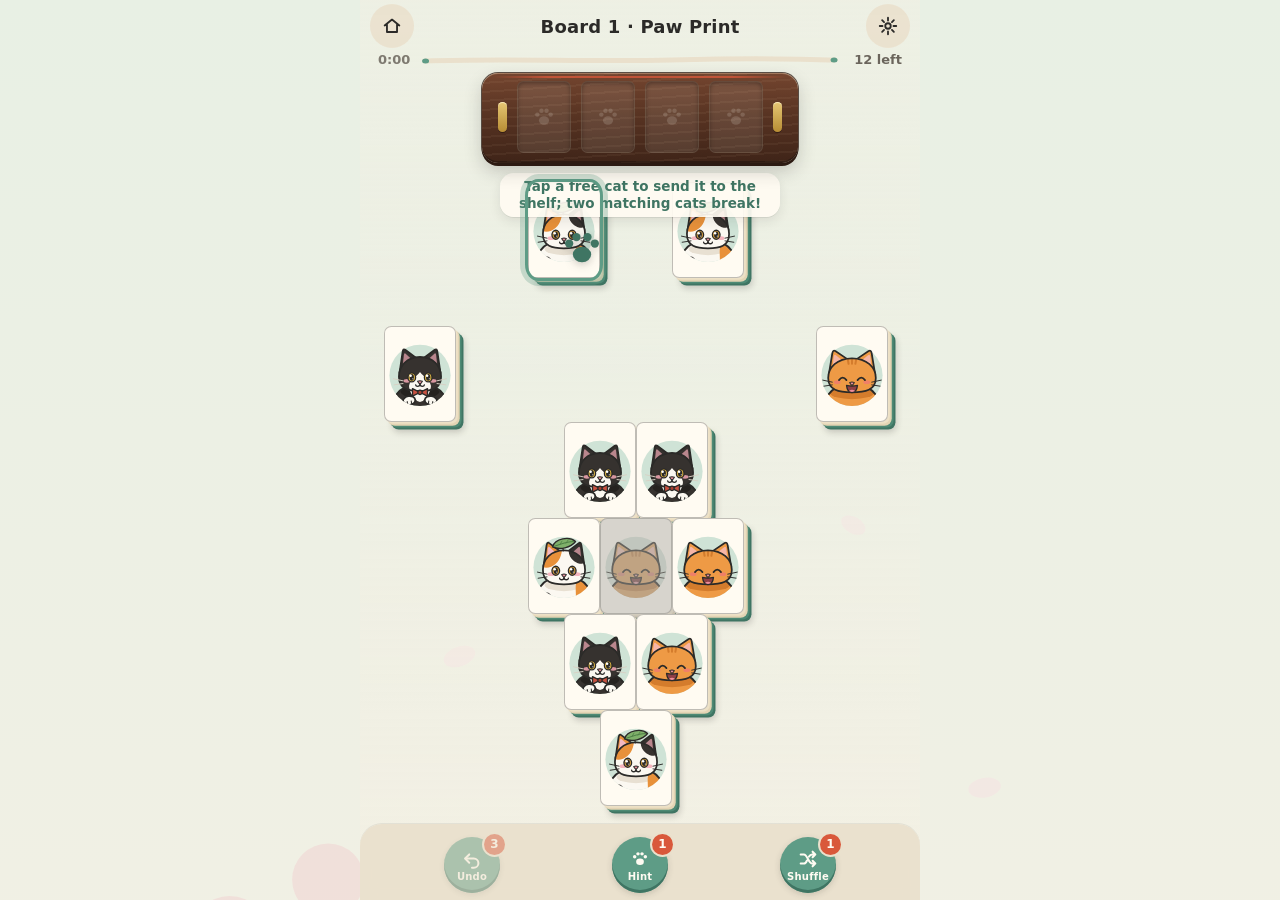
==== index.html @ 6dcaf579 "Purrjong web build 4.2.1" ====
<!DOCTYPE html>
<html lang="en">
<head>
<meta charset="UTF-8">
<meta name="viewport" content="width=device-width, initial-scale=1, viewport-fit=cover, user-scalable=no">
<meta name="theme-color" content="#F6F0E4">
<meta name="description" content="Purrjong — cozy cat mahjong solitaire. Send kitties to the shelf and match pairs across hand-built boards. No timers, no pressure.">
<title>Purrjong: Cat Mahjong Puzzle</title>
<link rel="icon" href="art/favicon.svg" type="image/svg+xml">
<link rel="apple-touch-icon" sizes="180x180" href="art/apple-touch-icon.png">
<meta name="apple-mobile-web-app-capable" content="yes">
<meta name="mobile-web-app-capable" content="yes">
<meta name="apple-mobile-web-app-status-bar-style" content="default">
<meta name="apple-mobile-web-app-title" content="Purrjong">
<meta name="purrjong-version" content="4.2.1-202610062311">
<link rel="stylesheet" href="src/tile.css?v=4.2.1-202610062311">
<link rel="stylesheet" href="src/app.css?v=4.2.1-202610062311">
</head>
<body>
<div class="scene" id="scene" aria-hidden="true"></div>
<div class="ambience" id="ambience" aria-hidden="true"></div>
<div class="app" id="app">

  <!-- HOME / BOARD SELECT -->
  <section class="screen" id="home" hidden>
    <header class="home-head">
      <div class="logo" aria-label="Purrjong">
        <img class="logo-mark" src="art/favicon.svg" alt="">
        <div class="logo-text"><span>Purr</span><b>jong</b></div>
      </div>
      <div class="purse" id="purseHome"></div>
    </header>
    <p class="home-sub" id="homeSub">Chapter 1 · Tea Garden</p>
    <button class="daily-card" id="btnDaily" hidden>
      <div class="daily-seal">Daily</div>
      <div class="daily-body">
        <strong id="dailyLabel">Today's puzzle</strong>
        <span id="dailyMeta">Unlocks after board 5</span>
      </div>
      <span class="daily-go">Play</span>
    </button>
    <div class="board-grid" id="boardGrid"></div>
    <div class="home-actions">
      <button class="pill" id="btnAlbum">Album <span id="albumCount"></span></button>
      <button class="pill ghost" id="btnSettingsHome">Settings</button>
    </div>
  </section>

  <!-- ALBUM -->
  <section class="screen" id="album" hidden>
    <header class="topbar">
      <button class="icon-btn" id="btnAlbumBack" aria-label="Back"><svg viewBox="0 0 24 24"><path d="M15 5 8 12l7 7"/></svg></button>
      <div class="title">Album <small id="albumMet"></small></div>
      <span class="icon-btn spacer"></span>
    </header>
    <div class="album-scroll" id="albumList"></div>
  </section>

  <!-- PLAY -->
  <section class="screen" id="play" hidden>
    <header class="topbar">
      <button class="icon-btn" id="btnHome" aria-label="Home"><svg viewBox="0 0 24 24"><path d="M4 11.5 12 5l8 6.5M6.5 10v8.5h11V10"/></svg></button>
      <div class="title" id="boardLabel">Board 1</div>
      <button class="icon-btn" id="btnSettings" aria-label="Settings"><svg viewBox="0 0 24 24"><circle cx="12" cy="12" r="3"/><path d="M12 3v3M12 18v3M3 12h3M18 12h3M5.6 5.6l2.1 2.1M16.3 16.3l2.1 2.1M5.6 18.4l2.1-2.1M16.3 7.7l2.1-2.1"/></svg></button>
    </header>
    <div class="progress">
      <span class="timer" id="timer" role="timer" aria-label="Board time">0:00</span>
      <svg viewBox="0 0 300 12" preserveAspectRatio="none" aria-hidden="true"><path class="track" d="M4,7 C60,4 120,8 180,6 S260,5 296,6"/><path class="ink" id="progressInk" d="M4,7 C60,4 120,8 180,6 S260,5 296,6" pathLength="100"/></svg>
      <span id="tilesLeft">0 left</span>
    </div>
    <div class="shelf-wrap" id="shelfWrap">
      <div class="shelf" id="shelf" aria-label="Shelf">
        <span class="shelf-cap l" aria-hidden="true"></span>
        <div class="slots" id="slots"><div class="slot"></div><div class="slot"></div><div class="slot"></div><div class="slot"></div></div>
        <span class="shelf-cap r" aria-hidden="true"></span>
      </div>
    </div>
    <div class="board-wrap" id="boardWrap">
      <div class="tip" id="tip"></div>
      <div id="board" role="application" aria-label="Board"></div>
      <div class="fx" id="fx"></div>
      <div class="coach" id="coach" hidden>
        <div class="paw" id="coachPaw" aria-hidden="true">
          <svg viewBox="0 0 48 48"><ellipse cx="24" cy="30" rx="10" ry="8.5"/><circle cx="10" cy="18" r="4.5"/><circle cx="18" cy="11" r="4.5"/><circle cx="30" cy="11" r="4.5"/><circle cx="38" cy="18" r="4.5"/></svg>
        </div>
        <div class="coach-ring" id="coachRing"></div>
      </div>
    </div>
    <button class="finish" id="btnFinish" hidden>Finish ✓</button>
    <nav class="tray">
      <button class="seal" id="btnUndo" aria-label="Undo"><svg viewBox="0 0 24 24"><path d="M9 7 4.5 11.5 9 16"/><path d="M5 11.5h9a5 5 0 0 1 0 10h-2"/></svg><span>Undo</span><i class="badge" id="undoBadge">3</i></button>
      <button class="seal" id="btnHint" aria-label="Hint"><svg viewBox="0 0 24 24"><ellipse cx="12" cy="15" rx="4.2" ry="3.6"/><circle cx="6.2" cy="9.6" r="1.9"/><circle cx="9.8" cy="6.4" r="1.9"/><circle cx="14.2" cy="6.4" r="1.9"/><circle cx="17.8" cy="9.6" r="1.9"/></svg><span>Hint</span><i class="badge" id="hintBadge">1</i></button>
      <button class="seal" id="btnShuffle" aria-label="Shuffle"><svg viewBox="0 0 24 24"><path d="M4 7h3.5c4 0 5 10 9 10H20M17 14l3 3-3 3M4 17h3.5c1.6 0 2.6-1.6 3.4-3.4M13.1 9.4C13.9 8 14.9 7 16.5 7H20M17 4l3 3-3 3"/></svg><span>Shuffle</span><i class="badge" id="shuffleBadge">1</i></button>
    </nav>
  </section>

  <!-- flying / shelf tiles, particles, combo text (above the board, below sheets) -->
  <div class="fly" id="fly" aria-hidden="true"><div class="combo" id="combo"></div></div>

  <!-- tray-full sheet (soft fail) -->
  <div class="scrim" id="deadScrim" hidden></div>
  <div class="sheet" id="deadSheet" hidden>
    <div class="grab"></div>
    <img class="sheet-cat" src="art/cats/blue.svg" alt="">
    <h3 id="deadTitle">Out of space!</h3>
    <p id="deadText">All 4 slots filled without a pair.</p>
    <div class="sheet-actions col">
      <button class="pill big" id="deadRevive">Revive (Free)</button>
      <small class="sheet-note" id="deadNote">Free once per board</small>
      <div class="sheet-actions">
        <button class="pill ghost" id="deadRetry">Retry board</button>
        <button class="pill ghost" id="deadHome">Home</button>
      </div>
    </div>
  </div>

  <!-- settings sheet -->
  <div class="scrim" id="setScrim" hidden></div>
  <div class="sheet" id="setSheet" hidden>
    <div class="grab"></div>
    <h3>Settings</h3>
    <label class="row"><span>Show blocked tiles<small id="optBlockedNote">Off by default from board 6: harder</small></span><input type="checkbox" id="optBlocked"></label>
    <label class="row"><span>Helper marks (suit + number)</span><input type="checkbox" id="optMarks"></label>
    <div class="row audio-row"><label class="tog"><span>Music</span><input type="checkbox" id="optMusic"></label><input type="range" id="volMusic" min="0" max="100" step="1" aria-label="Music volume"></div>
    <label class="row track-row"><span>Track<small id="optTrackNote">A new track each level</small></span><select id="optTrack" aria-label="Music track"></select></label>
    <div class="row audio-row"><label class="tog"><span>Sound</span><input type="checkbox" id="optSound"></label><input type="range" id="volSound" min="0" max="100" step="1" aria-label="Sound volume"></div>
    <label class="row"><span>Haptics<small id="optHapticsNote">Taps, matches and a full shelf</small></span><input type="checkbox" id="optHaptics"></label>
    <label class="row"><span>Reduce motion</span><input type="checkbox" id="optMotion"></label>
    <div class="sheet-actions">
      <button class="pill ghost" id="optRestart">Restart board</button>
      <button class="pill ghost" id="optReset">Reset progress</button>
      <button class="pill" id="optClose">Done</button>
    </div>
  </div>

  <!-- win -->
  <div class="win" id="win" hidden>
    <div class="petals" id="petals"></div>
    <div class="win-card">
      <div class="mat"><img src="art/cats/sleepy.svg" alt=""></div>
      <div class="seal-stamp" id="sealStamp"><span>Cleared</span></div>
      <h2 id="winTitle">Board 1</h2>
      <div class="win-stars" id="winStars" aria-label="stars"></div>
      <div class="parade" id="parade" aria-hidden="true"></div>
      <div class="win-time" id="winTime"></div>
      <small class="win-stars-note" id="winStarsNote"></small>
      <p id="winText"></p>
      <button class="pill big" id="btnNext">Next</button>
      <button class="link" id="btnWinHome">Boards</button>
    </div>
  </div>

  <div class="toast" id="toast"></div>
</div>

<script src="data/data.js?v=4.2.1-202610062311"></script>
<script src="src/core.js?v=4.2.1-202610062311"></script>
<script src="src/audio.js?v=4.2.1-202610062311"></script>
<script src="src/haptics.js?v=4.2.1-202610062311"></script>
<script src="src/app.js?v=4.2.1-202610062311"></script>
</body>
</html>
---- src/tile.css ----
/* Purrjong tile skin (Section 4): 3:4 ivory face, 10% radius, 1px ink keyline @30%,
   two-band side drawn down-right (ivory band over jade band, each ~3pt at 44pt), one soft shadow.
   Size via --tw (tile width). */
.tile {
  --tw: 48px;
  --b: calc(var(--tw) * 0.026);
  position: relative;
  width: var(--tw);
  height: calc(var(--tw) * 4 / 3);
  border-radius: calc(var(--tw) * 0.1);
  background: #FFFBF2;
  box-shadow:
    inset 0 0 0 1px rgba(43, 42, 40, 0.3),
    var(--b) var(--b) 0 0 #EDE1C6,
    calc(var(--b) * 2) calc(var(--b) * 2) 0 0 #E3D4B4,
    calc(var(--b) * 3) calc(var(--b) * 3) 0 0 #4E8A75,
    calc(var(--b) * 4) calc(var(--b) * 4) 0 0 #3F7563,
    calc(var(--b) * 4 + 1px) calc(var(--b) * 4 + 3px) 6px 0 rgba(43, 42, 40, 0.2);
  display: flex;
  align-items: center;
  justify-content: center;
  box-sizing: border-box;
}
.tile img, .tile .art {
  width: 94%;
  height: auto;
  aspect-ratio: 1;
  display: block;
  pointer-events: none;
  user-select: none;
  -webkit-user-drag: none;
}
.tile.bonus {
  outline: calc(var(--tw) * 0.035) solid #C9A44C;
  outline-offset: calc(var(--tw) * -0.075);
}
---- src/app.css ----
:root {
  --paper: #F6F0E4; --paper-shade: #EAE0CC; --ink: #2B2A28; --ink-soft: #6B655C;
  --jade: #5E9C86; --jade-deep: #3F7563; --celadon: #CFE3D6; --amber-tea: #F3D9A9;
  --indigo-mist: #C9CFE8; --sakura-mist: #F8DDE2; --sakura: #F2B8C2; --vermilion: #D9583B;
  --gold: #C9A44C; --ivory: #FFFBF2;
  --font: ui-rounded, "SF Pro Rounded", "SF Pro Text", "Nunito", "Quicksand", "Varela Round", system-ui, -apple-system, sans-serif;
  --safe-b: env(safe-area-inset-bottom, 0px);
  --safe-t: env(safe-area-inset-top, 0px);
}
* { box-sizing: border-box; -webkit-tap-highlight-color: transparent; }
html, body { margin: 0; height: 100%; background: var(--paper); color: var(--ink); font-family: var(--font); overflow: hidden; touch-action: manipulation; -webkit-user-select: none; user-select: none; }
body {
  background: var(--paper);
}
button { font: inherit; color: inherit; border: 0; background: none; cursor: pointer; padding: 0; }
[hidden] { display: none !important; }
.app { position: relative; height: 100%; max-width: 560px; margin: 0 auto; }
.screen { position: absolute; inset: 0; display: flex; flex-direction: column; padding-top: var(--safe-t); }

/* ---------- top bar ---------- */
.topbar { flex: 0 0 auto; height: 52px; display: flex; align-items: center; justify-content: space-between; padding: 0 10px; }
.topbar .title { font-weight: 800; font-size: 18px; letter-spacing: .01em; text-align: center; }
.topbar .title small { display: block; font-size: 12px; font-weight: 600; color: var(--ink-soft); }
.icon-btn { width: 44px; height: 44px; border-radius: 50%; display: grid; place-items: center; background: var(--paper-shade); }
.icon-btn.spacer { background: none; }
.icon-btn svg { width: 22px; height: 22px; fill: none; stroke: var(--ink); stroke-width: 2; stroke-linecap: round; stroke-linejoin: round; }
.icon-btn:active { transform: scale(.94); }

.progress { flex: 0 0 auto; display: flex; align-items: center; gap: 10px; padding: 0 18px 2px; }
.progress svg { flex: 1; height: 12px; overflow: visible; }
.progress path { fill: none; stroke-linecap: round; }
.progress .track { stroke: var(--paper-shade); stroke-width: 5; }
.progress .ink { stroke: var(--jade); stroke-width: 5; stroke-dasharray: 0 100; transition: stroke-dasharray .4s ease; }
.progress span { font-size: 13px; font-weight: 700; color: var(--ink-soft); min-width: 52px; text-align: right; font-variant-numeric: tabular-nums; }

.tip { position: absolute; top: 2px; left: 50%; z-index: 30; max-width: calc(100% - 24px); transform: translate(-50%, -4px); padding: 5px 12px; border-radius: 14px; background: rgba(255, 251, 242, .92); box-shadow: 0 1px 0 rgba(43, 42, 40, .08), 0 4px 12px rgba(43, 42, 40, .1); text-align: center; font-size: 13.5px; font-weight: 800; line-height: 1.25; color: var(--jade-deep); opacity: 0; pointer-events: none; transition: opacity .28s cubic-bezier(.22, 1, .36, 1), transform .28s cubic-bezier(.22, 1, .36, 1); }
.tip.show { opacity: 1; transform: translate(-50%, 0); }

/* ---------- board ---------- */
.board-wrap { position: relative; isolation: isolate; z-index: 0; flex: 1 1 auto; min-height: 0; display: flex; align-items: center; justify-content: center; } /* keeps tile z-indexes under sheets/win */
#board { position: relative; }
.fx { position: absolute; inset: 0; pointer-events: none; overflow: visible; }
#board .tile { position: absolute; cursor: pointer; transition: transform .16s cubic-bezier(.22, 1, .36, 1), filter .2s ease, opacity .2s ease; will-change: transform; touch-action: manipulation; }
#board .tile .mark { position: absolute; top: 3%; left: 6%; font-size: calc(var(--tw) * .17); font-weight: 800; line-height: 1; color: var(--ink); opacity: .7; display: none; }
.marks #board .tile .mark { display: block; }
#board .tile.blocked { cursor: default; }
.dim #board .tile.blocked { filter: brightness(.9) saturate(.62); }
.dim #board .tile.blocked img { opacity: .9; } /* no blocked tell unless dimming is on */
.dim #board .tile.blocked::before { content: ""; position: absolute; inset: 0; border-radius: inherit; background: rgba(214, 204, 186, .34); pointer-events: none; z-index: 1; }
#board .tile::after { content: ""; position: absolute; inset: 0; border-radius: inherit; pointer-events: none; opacity: 0; }
#board .tile.press { transform: translateY(1.5px) scale(.955); transition-duration: .07s; filter: brightness(.97); }
#board .tile.lift { transform: translateY(-3px) scale(1.04); transition-duration: .1s; }
#board .tile.hint::after { animation: hintPulse .7s ease-in-out 2; box-shadow: 0 0 0 3px var(--celadon), 0 0 12px 4px rgba(207, 227, 214, .95); background: rgba(207, 227, 214, .45); }
@keyframes hintPulse { 0%, 100% { opacity: 0; } 50% { opacity: 1; } }
#board .tile.wiggle { animation: wiggle .16s ease-in-out 4 alternate; }
@keyframes wiggle { from { transform: rotate(-4deg); } to { transform: rotate(4deg); } }
#board .tile.leave { pointer-events: none; transition: transform .26s cubic-bezier(.5, 0, .7, .4), opacity .26s ease; opacity: 0; }
#board .tile.enter { animation: enter .22s ease-out; }
@keyframes enter { from { transform: scale(.7); opacity: 0; } to { transform: none; opacity: 1; } }
#board .tile.flip { animation: flip .32s ease-in-out; }
@keyframes flip { 50% { transform: scaleX(.05); } }
.puff { position: absolute; width: 18px; height: 18px; margin: -9px 0 0 -9px; animation: puff .7s ease-out forwards; }
.puff svg { width: 100%; height: 100%; fill: var(--jade-deep); }
@keyframes puff { from { transform: translate(0, 0) scale(.4) rotate(0); opacity: .95; } to { transform: translate(var(--dx), var(--dy)) scale(1) rotate(var(--r)); opacity: 0; } }
.purr { position: absolute; transform: translate(-50%, -50%); font-weight: 900; color: var(--jade-deep); font-size: 15px; animation: rise .9s ease-out forwards; white-space: nowrap; }
@keyframes rise { from { opacity: 0; transform: translate(-50%, -30%); } 20% { opacity: 1; } to { opacity: 0; transform: translate(-50%, -160%); } }

/* ---------- tray ---------- */
.tray { flex: 0 0 auto; height: calc(76px + var(--safe-b)); padding: 6px 28px var(--safe-b); display: flex; justify-content: space-around; align-items: center; background: var(--paper-shade); border-radius: 22px 22px 0 0; box-shadow: 0 -1px 0 rgba(43, 42, 40, .08); }
.seal { position: relative; width: 56px; height: 56px; border-radius: 50%; background: var(--jade); color: var(--ivory); display: flex; flex-direction: column; align-items: center; justify-content: center; gap: 1px; box-shadow: inset 0 -3px 0 var(--jade-deep), 0 2px 6px rgba(43, 42, 40, .18); transition: transform .1s; }
.seal svg { width: 22px; height: 22px; fill: none; stroke: var(--ivory); stroke-width: 2.2; stroke-linecap: round; stroke-linejoin: round; }
.seal#btnHint svg { fill: var(--ivory); stroke: none; }
.seal span { font-size: 10px; font-weight: 800; letter-spacing: .02em; }
.seal:active { transform: translateY(1px); background: var(--jade-deep); box-shadow: inset 0 0 0 var(--jade-deep); }
.seal:disabled { opacity: .45; }
.badge { position: absolute; top: -3px; right: -5px; min-width: 21px; height: 21px; padding: 0 5px; border-radius: 11px; background: var(--vermilion); color: var(--ivory); font: 800 12px/21px var(--font); font-style: normal; text-align: center; box-shadow: 0 0 0 2px var(--paper-shade); }
.badge.fish { background: var(--gold); }

.finish { position: absolute; left: 50%; bottom: calc(92px + var(--safe-b)); transform: translateX(-50%); z-index: 50; height: 44px; padding: 0 22px; border-radius: 22px; background: var(--jade-deep); color: var(--ivory); font-weight: 800; font-size: 16px; box-shadow: 0 4px 14px rgba(43, 42, 40, .25); animation: pop .3s ease-out; }
@keyframes pop { from { transform: translateX(-50%) scale(.6); opacity: 0; } }

/* ---------- pills, sheets ---------- */
.pill { height: 46px; padding: 0 22px; border-radius: 23px; background: var(--jade); color: var(--ivory); font-weight: 800; font-size: 16px; box-shadow: inset 0 -3px 0 var(--jade-deep); }
.pill.ghost { background: var(--paper-shade); color: var(--ink); box-shadow: inset 0 -2px 0 rgba(43, 42, 40, .12); }
.pill.big { height: 52px; min-width: 180px; font-size: 18px; }
.pill:disabled { opacity: .45; }
.link { margin-top: 10px; color: var(--ink-soft); font-weight: 700; font-size: 14px; padding: 8px; }
.scrim { position: absolute; inset: 0; z-index: 80; background: rgba(43, 42, 40, .28); animation: fade .2s; }
@keyframes fade { from { opacity: 0; } }
.sheet { position: absolute; left: 0; right: 0; bottom: 0; z-index: 81; background: var(--paper); border-radius: 22px 22px 0 0; padding: 10px 22px calc(22px + var(--safe-b)); text-align: center; box-shadow: 0 -8px 30px rgba(43, 42, 40, .18); animation: up .26s ease-out; }
@keyframes up { from { transform: translateY(100%); } }
.sheet .grab { width: 40px; height: 5px; border-radius: 3px; background: var(--paper-shade); margin: 0 auto 8px; }
.sheet h3 { margin: 4px 0 6px; font-size: 20px; }
.sheet p { margin: 0 0 16px; color: var(--ink-soft); font-size: 15px; line-height: 1.4; }
.sheet .sheet-cat { width: 74px; height: 74px; }
.sheet-actions { display: flex; gap: 10px; justify-content: center; flex-wrap: wrap; }
.sheet .row { display: flex; justify-content: space-between; align-items: center; padding: 12px 4px; border-bottom: 1px solid var(--paper-shade); font-weight: 700; text-align: left; }
.sheet .row input { width: 22px; height: 22px; accent-color: var(--jade); }
.sheet .sheet-actions { margin-top: 16px; }

.toast { position: absolute; left: 50%; bottom: calc(100px + var(--safe-b)); transform: translate(-50%, 10px); z-index: 90; background: var(--ink); color: var(--ivory); padding: 10px 16px; border-radius: 18px; font-size: 14px; font-weight: 700; opacity: 0; pointer-events: none; transition: opacity .2s, transform .2s; max-width: 88%; text-align: center; }
.toast.show { opacity: .94; transform: translate(-50%, 0); }

/* ---------- win ---------- */
.win { position: absolute; inset: 0; z-index: 100; display: grid; place-items: center; background: rgba(246, 240, 228, .82); animation: fade .3s; }
.win-card { position: relative; width: min(88%, 340px); background: var(--ivory); border-radius: 24px; padding: 22px 22px 16px; text-align: center; box-shadow: 0 0 0 1px rgba(43, 42, 40, .12), 0 16px 40px rgba(43, 42, 40, .18); display: flex; flex-direction: column; align-items: center; }
.win-card h2 { margin: 6px 0 4px; font-size: 22px; }
.win-card p { margin: 0 0 16px; color: var(--ink-soft); font-size: 15px; line-height: 1.45; }
.mat { width: 150px; height: 112px; border-radius: 50% / 40%; background: var(--celadon); display: grid; place-items: center; overflow: visible; }
.mat img { width: 130px; height: 130px; margin-top: -26px; }
.seal-stamp { position: absolute; top: -14px; right: -10px; width: 84px; height: 84px; border-radius: 14px; background: var(--vermilion); color: var(--ivory); display: grid; place-items: center; transform: rotate(-9deg); box-shadow: inset 0 0 0 3px var(--vermilion), inset 0 0 0 5px rgba(255, 251, 242, .8); animation: stamp .45s cubic-bezier(.2, 1.4, .4, 1) .35s both; }
.seal-stamp span { font-weight: 900; font-size: 17px; letter-spacing: .03em; }
@keyframes stamp { from { transform: rotate(-9deg) scale(2.2); opacity: 0; } to { transform: rotate(-9deg) scale(1); opacity: 1; } }
.petals { position: absolute; inset: 0; pointer-events: none; overflow: hidden; }
.petal { position: absolute; top: -20px; width: 14px; height: 14px; animation: fall 2s linear forwards; }
.petal svg { width: 100%; height: 100%; }
@keyframes fall { to { transform: translate(var(--dx), 110vh) rotate(var(--r)); } }

/* ---------- home ---------- */
.home-head { display: flex; align-items: center; justify-content: space-between; padding: 18px 20px 0; }
.logo { font-size: 34px; font-weight: 900; letter-spacing: -.01em; }
.logo b { color: var(--jade); }
.purse { display: flex; gap: 8px; font-weight: 800; font-size: 14px; }
.purse span { background: var(--paper-shade); border-radius: 14px; padding: 5px 10px; }
.home-sub { margin: 2px 20px 12px; color: var(--ink-soft); font-weight: 700; }
.board-grid { flex: 1 1 auto; overflow-y: auto; padding: 4px 16px 16px; display: grid; grid-template-columns: repeat(3, 1fr); gap: 12px; align-content: start; }
.bcard { position: relative; background: var(--ivory); border-radius: 16px; padding: 10px 8px 9px; text-align: center; box-shadow: 0 0 0 1px rgba(43, 42, 40, .1), 3px 3px 0 #E3D4B4, 5px 5px 0 var(--jade-deep); }
.bcard:active { transform: translate(2px, 2px); box-shadow: 0 0 0 1px rgba(43, 42, 40, .1), 1px 1px 0 #E3D4B4, 2px 2px 0 var(--jade-deep); }
.bcard .num { font-size: 22px; font-weight: 900; }
.bcard .nm { font-size: 12px; font-weight: 700; color: var(--ink-soft); }
.bcard .meta { font-size: 11px; color: var(--ink-soft); margin-top: 2px; }
.bcard svg.shape { width: 100%; height: 54px; margin: 4px 0; }
.bcard .mini-seal { position: absolute; top: 6px; right: 6px; width: 30px; height: 30px; border-radius: 7px; background: var(--vermilion); color: var(--ivory); font-size: 8px; font-weight: 900; display: grid; place-items: center; transform: rotate(-9deg); }
.bcard .new { position: absolute; top: 7px; left: 8px; font-size: 10px; font-weight: 800; color: var(--jade-deep); }
.bcard.seasons { box-shadow: 0 0 0 2px var(--gold), 3px 3px 0 #E3D4B4, 5px 5px 0 var(--jade-deep); }
.home-actions { flex: 0 0 auto; display: flex; gap: 10px; justify-content: center; padding: 10px 16px calc(16px + var(--safe-b)); background: var(--paper-shade); border-radius: 22px 22px 0 0; }

/* ---------- album ---------- */
.album-scroll { flex: 1; overflow-y: auto; padding: 4px 14px 24px; }
.album-scroll h4 { margin: 14px 4px 8px; font-size: 15px; color: var(--jade-deep); }
.album-grid { display: grid; grid-template-columns: repeat(2, 1fr); gap: 10px; }
.acard { background: var(--ivory); border-radius: 16px; padding: 10px; display: flex; gap: 10px; align-items: center; box-shadow: 0 0 0 1px rgba(43, 42, 40, .1); }
.acard img { width: 64px; height: 64px; flex: 0 0 auto; }
.acard.locked img { filter: brightness(0) opacity(.14); }
.acard b { display: block; font-size: 14px; }
.acard small { display: block; font-size: 11px; color: var(--ink-soft); line-height: 1.3; margin-top: 2px; }
.acard .stamp { display: inline-block; margin-top: 4px; font-size: 10px; font-weight: 800; color: var(--vermilion); }
.reduce-motion *, .reduce-motion *::after, .reduce-motion *::before { animation-duration: .01ms !important; animation-iteration-count: 1 !important; transition-duration: .01ms !important; }

/* ---------- scenic backgrounds ---------- */
.scene {
  position: fixed; inset: 0; z-index: 0; pointer-events: none;
  background-color: var(--paper);
  background-image: url('../art/scenes/garden.svg');
  background-size: cover; background-position: center top;
  transition: opacity .5s ease;
}
.scene.teahouse { background-image: url('../art/scenes/teahouse.svg'); }
.scene.nightmarket { background-image: url('../art/scenes/nightmarket.svg'); }
.ambience {
  position: fixed; inset: 0; z-index: 1; pointer-events: none; overflow: hidden;
}
.ambience .drift {
  position: absolute; top: -20px; width: 10px; height: 10px; opacity: .45;
  animation: driftFall linear infinite;
}
.ambience .drift svg { width: 100%; height: 100%; }
@keyframes driftFall {
  0% { transform: translate(0, -10px) rotate(0); opacity: 0; }
  10% { opacity: .5; }
  100% { transform: translate(var(--dx), 110vh) rotate(var(--r)); opacity: 0; }
}
.app { position: relative; z-index: 2; height: 100%; max-width: 560px; margin: 0 auto; }
html, body { background: transparent; }

/* ---------- logo ---------- */
.logo { display: flex; align-items: center; gap: 8px; font-size: 30px; font-weight: 900; letter-spacing: -.01em; }
.logo-mark { width: 40px; height: 40px; border-radius: 10px; box-shadow: 0 1px 0 rgba(43,42,40,.12); }
.logo-text span { color: var(--ink); }
.logo-text b { color: var(--jade); }

/* ---------- daily card ---------- */
.daily-card {
  margin: 0 16px 12px; padding: 12px 14px; border-radius: 16px;
  background: linear-gradient(135deg, var(--ivory), var(--amber-tea));
  box-shadow: 0 0 0 1px rgba(43,42,40,.1), 3px 3px 0 #E3D4B4, 5px 5px 0 var(--jade-deep);
  display: flex; align-items: center; gap: 12px; text-align: left;
}
.daily-card:active { transform: translate(2px, 2px); box-shadow: 0 0 0 1px rgba(43,42,40,.1), 1px 1px 0 #E3D4B4, 2px 2px 0 var(--jade-deep); }
.daily-seal {
  width: 44px; height: 44px; border-radius: 10px; background: var(--vermilion); color: var(--ivory);
  font-size: 11px; font-weight: 900; display: grid; place-items: center; transform: rotate(-8deg);
  box-shadow: inset 0 0 0 2px rgba(255,251,242,.55);
}
.daily-body { flex: 1; min-width: 0; }
.daily-body strong { display: block; font-size: 15px; }
.daily-body span { display: block; font-size: 12px; color: var(--ink-soft); font-weight: 600; margin-top: 2px; }
.daily-go { font-weight: 800; color: var(--jade-deep); font-size: 14px; }
.daily-card.done { opacity: .72; }
.daily-card.done .daily-go { color: var(--vermilion); }

/* ---------- onboarding coach ---------- */
.coach { position: absolute; inset: 0; pointer-events: none; z-index: 40; }
.coach .paw {
  position: absolute; width: 44px; height: 44px; margin: -8px 0 0 -8px;
  animation: pawTap 1.2s ease-in-out infinite;
  filter: drop-shadow(0 2px 4px rgba(43,42,40,.25));
}
.coach .paw svg { width: 100%; height: 100%; fill: var(--jade-deep); }
.coach-ring {
  position: absolute; border-radius: 14%;
  box-shadow: 0 0 0 3px var(--jade), 0 0 0 8px rgba(94,156,134,.28);
  animation: coachPulse 1.2s ease-in-out infinite;
  pointer-events: none;
}
@keyframes pawTap {
  0%, 100% { transform: translate(6px, 6px) scale(1); opacity: .95; }
  40% { transform: translate(0, 0) scale(.92); opacity: 1; }
  60% { transform: translate(2px, 2px) scale(1); }
}
@keyframes coachPulse {
  0%, 100% { opacity: .55; }
  50% { opacity: 1; }
}

/* ---------- board card lucky accent ---------- */
.bcard.lucky { box-shadow: 0 0 0 2px var(--gold), 3px 3px 0 #E3D4B4, 5px 5px 0 var(--jade-deep); }
.bcard.lucky .nm::after { content: " ★"; color: var(--gold); }

/* ---------- home chapter chip ---------- */
.home-sub {
  display: inline-flex; align-items: center; gap: 6px;
  margin: 2px 20px 10px; padding: 4px 10px; border-radius: 999px;
  background: rgba(255,251,242,.72); backdrop-filter: blur(4px);
}

/* paper panels slightly translucent over scenes */
.screen#home, .screen#album { background: linear-gradient(180deg, rgba(246,240,228,.55), rgba(246,240,228,.78)); }
.screen#play { background: linear-gradient(180deg, rgba(246,240,228,.42), rgba(246,240,228,.18) 40%, rgba(246,240,228,.42)); }
.tray { background: rgba(234,224,204,.92); backdrop-filter: blur(8px); }
.home-actions { background: rgba(234,224,204,.92); backdrop-filter: blur(8px); }
.topbar .icon-btn { background: rgba(234,224,204,.85); }
.bcard { background: rgba(255,251,242,.94); }
.acard { background: rgba(255,251,242,.94); }
.win { background: rgba(246,240,228,.88); }

/* v3 harder retune: Hard badge, star rating, blocked-tiles note */
.bcard .bfoot { display: flex; justify-content: center; align-items: center; gap: 6px; margin-top: 4px; min-height: 16px; }
.bcard .hard-badge { font-size: 9px; font-weight: 900; letter-spacing: .04em; text-transform: uppercase; color: var(--ivory); background: var(--vermilion); border-radius: 6px; padding: 2px 5px; transform: rotate(-4deg); }
.bcard .stars { font-size: 12px; line-height: 1; color: rgba(43, 42, 40, .28); letter-spacing: 1px; }
.bcard .stars b, .win-stars b { color: var(--gold); font-weight: 400; }
.hard-pill { display: inline-block; vertical-align: 2px; margin-left: 4px; font-size: 10px; font-weight: 900; letter-spacing: .04em; text-transform: uppercase; color: var(--ivory); background: var(--vermilion); border-radius: 6px; padding: 2px 6px; }
.win-stars { font-size: 30px; line-height: 1; margin: 2px 0 2px; color: rgba(43, 42, 40, .22); letter-spacing: 4px; }
.win-stars-note { display: block; font-size: 12px; color: var(--ink-soft); margin-bottom: 6px; }
.sheet .row small { display: block; font-size: 11px; font-weight: 600; color: var(--ink-soft); margin-top: 2px; }

/* ---------- v4 shelf (tray) ---------- */
:root { --ttw: clamp(40px, 6.4vh, 54px); --slot-gap: clamp(6px, 1.2vh, 10px); }
.shelf-wrap { flex: 0 0 auto; display: flex; justify-content: center; padding: 4px 12px 8px; position: relative; z-index: 1; }
.shelf {
  position: relative; display: flex; align-items: center; gap: 10px; padding: 8px 16px 10px; border-radius: 16px;
  background:
    repeating-linear-gradient(176deg, rgba(255, 220, 180, .05) 0 2px, rgba(0, 0, 0, 0) 2px 9px),
    linear-gradient(180deg, #74452f 0%, #573322 48%, #3f2418 100%);
  box-shadow: inset 0 1px 0 rgba(255, 226, 190, .32), inset 0 -2px 0 rgba(0, 0, 0, .28), 0 0 0 1px rgba(43, 26, 18, .75), 0 3px 0 #2c1a12, 0 8px 18px rgba(43, 42, 40, .22);
  transition: box-shadow .3s ease;
}
.shelf::before { /* vermilion lacquer lip */
  content: ""; position: absolute; left: 12px; right: 12px; top: 3px; height: 2px; border-radius: 2px; background: linear-gradient(90deg, rgba(217, 88, 59, 0), rgba(217, 88, 59, .75) 18%, rgba(217, 88, 59, .75) 82%, rgba(217, 88, 59, 0));
}
.shelf-cap { width: 9px; height: 30px; border-radius: 5px; background: linear-gradient(180deg, #E6C774, #B88D34); box-shadow: inset 0 1px 0 rgba(255, 245, 210, .7), 0 1px 0 rgba(0, 0, 0, .35); }
.slots { display: flex; gap: var(--slot-gap); }
.slot { position: relative; width: var(--ttw); height: calc(var(--ttw) * 4 / 3); border-radius: calc(var(--ttw) * .12); background: rgba(246, 240, 228, .1); box-shadow: inset 0 2px 5px rgba(0, 0, 0, .4), inset 0 0 0 1px rgba(255, 235, 200, .14); }
.slot::after { /* faint paw watermark */
  content: ""; position: absolute; inset: 28%; opacity: .16;
  background: no-repeat center / contain url('data:image/svg+xml;utf8,<svg xmlns="http://www.w3.org/2000/svg" viewBox="0 0 24 24" fill="%23F6F0E4"><ellipse cx="12" cy="15.5" rx="5" ry="4.2"/><circle cx="5.4" cy="9.6" r="2.2"/><circle cx="9.5" cy="5.8" r="2.2"/><circle cx="14.5" cy="5.8" r="2.2"/><circle cx="18.6" cy="9.6" r="2.2"/></svg>');
}
.shelf.warn { box-shadow: inset 0 1px 0 rgba(255, 226, 190, .32), inset 0 -2px 0 rgba(0, 0, 0, .28), 0 0 0 1px rgba(43, 26, 18, .75), 0 3px 0 #2c1a12, 0 0 0 4px rgba(201, 164, 76, .45), 0 8px 18px rgba(43, 42, 40, .22); }
.shelf.full { box-shadow: inset 0 1px 0 rgba(255, 226, 190, .32), inset 0 -2px 0 rgba(0, 0, 0, .28), 0 0 0 1px rgba(43, 26, 18, .75), 0 3px 0 #2c1a12, 0 0 0 4px rgba(217, 88, 59, .55), 0 8px 18px rgba(43, 42, 40, .22); animation: shelfPulse 1.2s ease-in-out infinite; }
@keyframes shelfPulse { 50% { box-shadow: inset 0 1px 0 rgba(255, 226, 190, .32), inset 0 -2px 0 rgba(0, 0, 0, .28), 0 0 0 1px rgba(43, 26, 18, .75), 0 3px 0 #2c1a12, 0 0 0 6px rgba(217, 88, 59, .3), 0 8px 18px rgba(43, 42, 40, .22); } }

/* fly layer: shelf tiles + tiles in flight + particles. Fixed, above the board, below scrims (80). */
.fly { position: fixed; inset: 0; z-index: 60; pointer-events: none; overflow: hidden; contain: layout style; }
.fly .tt { position: absolute; left: 0; top: 0; transform-origin: 0 0; will-change: transform; backface-visibility: hidden; }
.fly .tface { --tw: var(--ttw); will-change: transform, opacity; transform-origin: 50% 60%; }
.fly .tface.hint::after { content: ""; position: absolute; inset: 0; border-radius: inherit; animation: hintPulse .7s ease-in-out 2; box-shadow: 0 0 0 3px var(--celadon), 0 0 12px 4px rgba(207, 227, 214, .95); background: rgba(207, 227, 214, .45); opacity: 0; }
.fly .pt { position: absolute; left: 0; top: 0; width: 18px; height: 18px; margin: -9px 0 0 -9px; z-index: 2; will-change: transform, opacity; }
.fly .pt svg { width: 100%; height: 100%; display: block; }
.fly .glow { position: absolute; left: 0; top: 0; width: 120px; height: 120px; margin: -60px 0 0 -60px; border-radius: 50%; z-index: 1;
  background: radial-gradient(closest-side, rgba(255, 246, 214, .95), rgba(244, 210, 122, .55) 45%, rgba(244, 210, 122, 0)); will-change: transform, opacity; }
.fly .ring { position: absolute; z-index: 2; left: 0; top: 0; width: 64px; height: 64px; margin: -32px 0 0 -32px; border-radius: 50%; border: 3px solid rgba(201, 164, 76, .8); will-change: transform, opacity; }
.combo { position: absolute; left: 0; top: 0; z-index: 3; transform: translate(-50%, 0); white-space: nowrap; font-weight: 900; font-size: 22px; letter-spacing: .01em; color: var(--ivory); opacity: 0;
  -webkit-text-stroke: 5px var(--jade-deep); paint-order: stroke fill; text-shadow: 0 3px 0 rgba(43, 42, 40, .25); will-change: transform, opacity; }
.combo.big { color: #FFF3C8; -webkit-text-stroke-color: var(--vermilion); font-size: 24px; }

/* tray-full sheet + settings rows */
.sheet#deadSheet h3 { color: var(--vermilion); }
.sheet .audio-row { gap: 14px; }
.sheet .audio-row .tog { flex: 0 0 auto; display: flex; align-items: center; gap: 10px; min-width: 104px; justify-content: space-between; }
.sheet .audio-row .tog input { width: 22px; height: 22px; accent-color: var(--jade); }
.sheet .audio-row input[type=range] { flex: 1; min-width: 0; accent-color: var(--jade); height: 22px; }
.sheet .audio-row input[type=range]:disabled { opacity: .35; }
#setSheet { max-height: 92%; overflow-y: auto; }
.sheet .row { padding: 10px 4px; }

/* win: card spring + parade of the board's cats */
.win-card { animation: cardIn .5s cubic-bezier(.34, 1.56, .64, 1) both; }
@keyframes cardIn { from { transform: translateY(24px) scale(.88); opacity: 0; } }
.parade { display: flex; gap: 6px; justify-content: center; height: 40px; margin: 2px 0 6px; }
.parade img { width: 38px; height: 38px; will-change: transform; }
.win-stars b, .win-stars i { display: inline-block; font-style: normal; }
.petal, .rain { position: absolute; top: 0; left: 0; will-change: transform; }
.rain { width: 30px; height: 40px; border-radius: 4px; background: var(--ivory); box-shadow: inset 0 0 0 1px rgba(43, 42, 40, .3), 2px 2px 0 #E3D4B4, 3px 3px 0 var(--jade-deep); display: grid; place-items: center; }
.rain img { width: 92%; }
.petal { animation: none; }

/* tight phones (iPhone SE / 375x667): slimmer header rows */
@media (max-height: 700px) {
  .topbar { height: 46px; }
  .progress { padding-bottom: 0; }
  .shelf { padding: 6px 12px 8px; gap: 8px; }
  .shelf-wrap { padding: 2px 10px 6px; }
  .tray { height: calc(68px + var(--safe-b)); }
  .seal { width: 52px; height: 52px; }
  .finish { bottom: calc(80px + var(--safe-b)); }
}
@media (prefers-reduced-motion: reduce) {
  .shelf.full { animation: none; }
  .tip { transition: opacity .2s; }
}
.fly .tface .mark { position: absolute; top: 3%; left: 6%; font-size: calc(var(--tw) * .17); font-weight: 800; line-height: 1; color: var(--ink); opacity: .7; display: none; }
.marks .fly .tface .mark { display: block; }
.progress svg { min-width: 0; width: 100%; }
.topbar .title { min-width: 0; max-width: calc(100% - 112px); white-space: nowrap; overflow: hidden; text-overflow: ellipsis; }
@media (max-width: 400px) { .topbar .title { font-size: 16px; } .hard-pill { font-size: 9px; padding: 2px 5px; } }

/* Out of space sheet (v4.1) */
.sheet .sheet-actions.col { flex-direction: column; align-items: center; gap: 8px; }
.sheet .sheet-actions.col .sheet-actions { margin-top: 6px; }
.pill.big { min-width: 220px; padding: 15px 28px; font-size: 18px; }
.sheet-note { color: var(--ink-soft, #6b6560); font-size: 13px; }

.sheet .track-row select { max-width: 52%; min-width: 0; font: inherit; font-size: 15px; font-weight: 700; color: var(--ink, #2B2A28);
  padding: 8px 30px 8px 12px; border-radius: 12px; border: 1px solid rgba(43, 42, 40, .18); background: var(--ivory, #FFFDF6);
  -webkit-appearance: none; appearance: none; background-image: linear-gradient(45deg, transparent 50%, #3F7563 50%), linear-gradient(135deg, #3F7563 50%, transparent 50%);
  background-position: calc(100% - 16px) 52%, calc(100% - 11px) 52%; background-size: 5px 5px; background-repeat: no-repeat; }
.sheet .track-row select:disabled { opacity: .4; }

/* board timer (subtle, tabular, pauses visibly) */
.progress .timer { min-width: 0; text-align: left; font-size: 13px; font-weight: 700; color: var(--ink-soft); font-variant-numeric: tabular-nums; opacity: .85; transition: opacity .2s; }
.progress .timer.paused { opacity: .45; }
.bcard .btime { font-size: 10px; font-weight: 700; color: var(--ink-soft); font-variant-numeric: tabular-nums; margin-top: 2px; }
.win-time { display: flex; align-items: baseline; justify-content: center; flex-wrap: wrap; gap: 6px 8px; margin: 2px 0 4px; font-variant-numeric: tabular-nums; }
.win-time .t { font-size: 18px; font-weight: 800; color: var(--ink); }
.win-time small { font-size: 12px; color: var(--ink-soft); }
.win-time .rec { display: inline-block; font-size: 13px; font-weight: 900; letter-spacing: .03em; text-transform: uppercase; color: var(--ivory, #FFFDF6);
  background: linear-gradient(180deg, #E0B04F, #C98E2C); border-radius: 8px; padding: 3px 8px; transform: rotate(-3deg); box-shadow: 0 2px 0 rgba(43,42,40,.18); }
.rec-sparks { position: fixed; width: 0; height: 0; z-index: 120; pointer-events: none; }
.rec-sparks i { position: absolute; left: -4px; top: -4px; width: 8px; height: 8px; border-radius: 50%; background: #E0B04F; box-shadow: 0 0 6px rgba(224,176,79,.8); }
.rec-sparks i:nth-child(3n) { background: #D9534F; } .rec-sparks i:nth-child(3n+1) { background: #5E9C86; }
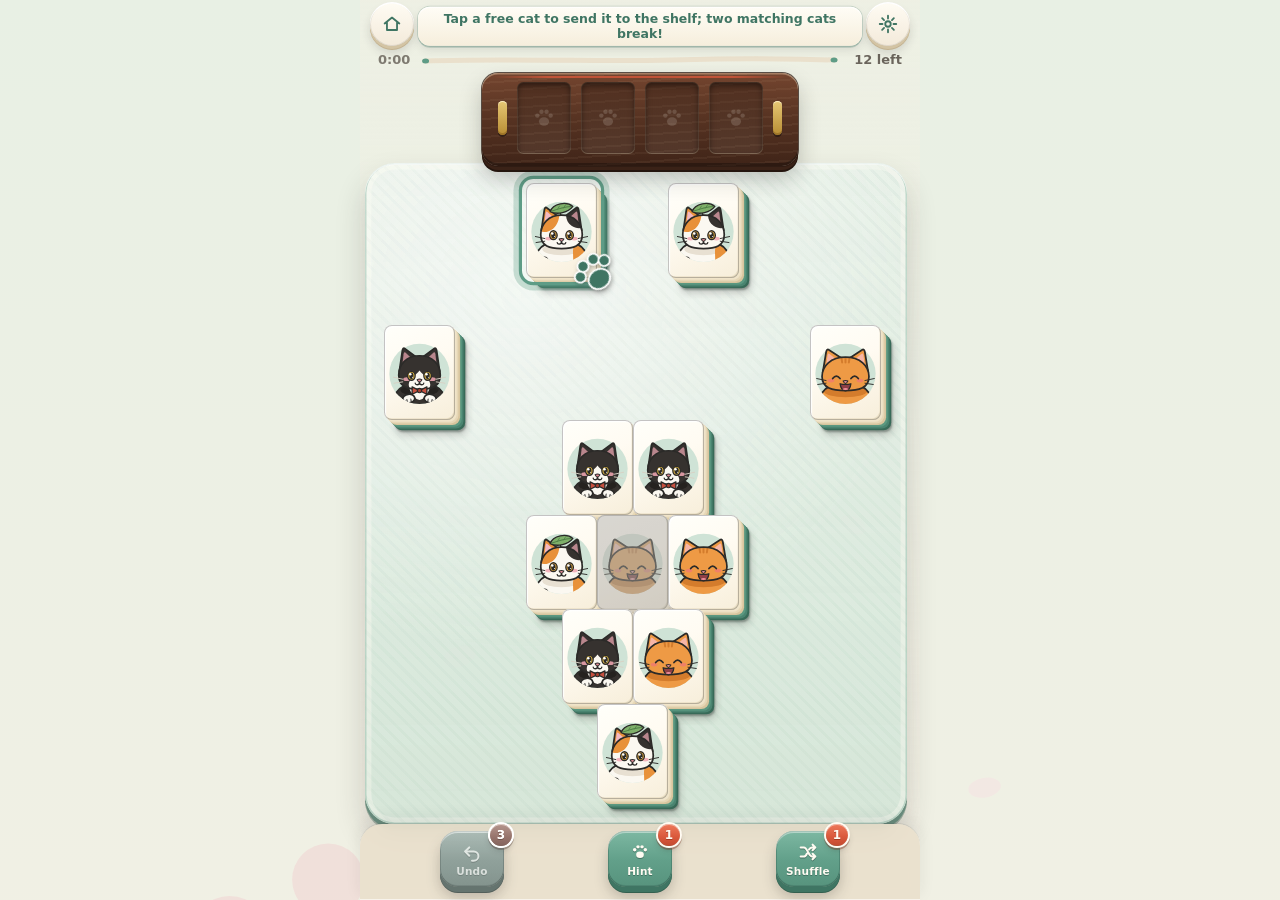
==== commit ab3de5b7: "Purrjong update 20261007-1935" ====
--- a/index.html
+++ b/index.html
@@ -4,7 +4,7 @@
 <meta charset="UTF-8">
 <meta name="viewport" content="width=device-width, initial-scale=1, viewport-fit=cover, user-scalable=no">
 <meta name="theme-color" content="#F6F0E4">
-<meta name="description" content="Purrjong — cozy cat mahjong solitaire. Send kitties to the shelf and match pairs across hand-built boards. No timers, no pressure.">
+<meta name="description" content="Purrjong — cozy cat mahjong solitaire. Send kitties to the shelf and match pairs across 80 boards in 8 chapters, and hunt for rare cats.">
 <title>Purrjong: Cat Mahjong Puzzle</title>
 <link rel="icon" href="art/favicon.svg" type="image/svg+xml">
 <link rel="apple-touch-icon" sizes="180x180" href="art/apple-touch-icon.png">
@@ -12,9 +12,9 @@
 <meta name="mobile-web-app-capable" content="yes">
 <meta name="apple-mobile-web-app-status-bar-style" content="default">
 <meta name="apple-mobile-web-app-title" content="Purrjong">
-<meta name="purrjong-version" content="4.2.1-202610062311">
-<link rel="stylesheet" href="src/tile.css?v=4.2.1-202610062311">
-<link rel="stylesheet" href="src/app.css?v=4.2.1-202610062311">
+<meta name="purrjong-version" content="5.0.0-202610071935">
+<link rel="stylesheet" href="src/tile.css?v=5.0.0-202610071935">
+<link rel="stylesheet" href="src/app.css?v=5.0.0-202610071935">
 </head>
 <body>
 <div class="scene" id="scene" aria-hidden="true"></div>
@@ -31,6 +31,7 @@
       <div class="purse" id="purseHome"></div>
     </header>
     <p class="home-sub" id="homeSub">Chapter 1 · Tea Garden</p>
+    <div class="home-scroll" id="homeScroll">
     <button class="daily-card" id="btnDaily" hidden>
       <div class="daily-seal">Daily</div>
       <div class="daily-body">
@@ -40,6 +41,7 @@
       <span class="daily-go">Play</span>
     </button>
     <div class="board-grid" id="boardGrid"></div>
+    </div>
     <div class="home-actions">
       <button class="pill" id="btnAlbum">Album <span id="albumCount"></span></button>
       <button class="pill ghost" id="btnSettingsHome">Settings</button>
@@ -61,6 +63,7 @@
     <header class="topbar">
       <button class="icon-btn" id="btnHome" aria-label="Home"><svg viewBox="0 0 24 24"><path d="M4 11.5 12 5l8 6.5M6.5 10v8.5h11V10"/></svg></button>
       <div class="title" id="boardLabel">Board 1</div>
+      <div class="tip" id="tip" role="status" aria-live="polite"></div>
       <button class="icon-btn" id="btnSettings" aria-label="Settings"><svg viewBox="0 0 24 24"><circle cx="12" cy="12" r="3"/><path d="M12 3v3M12 18v3M3 12h3M18 12h3M5.6 5.6l2.1 2.1M16.3 16.3l2.1 2.1M5.6 18.4l2.1-2.1M16.3 7.7l2.1-2.1"/></svg></button>
     </header>
     <div class="progress">
@@ -76,15 +79,8 @@
       </div>
     </div>
     <div class="board-wrap" id="boardWrap">
-      <div class="tip" id="tip"></div>
       <div id="board" role="application" aria-label="Board"></div>
       <div class="fx" id="fx"></div>
-      <div class="coach" id="coach" hidden>
-        <div class="paw" id="coachPaw" aria-hidden="true">
-          <svg viewBox="0 0 48 48"><ellipse cx="24" cy="30" rx="10" ry="8.5"/><circle cx="10" cy="18" r="4.5"/><circle cx="18" cy="11" r="4.5"/><circle cx="30" cy="11" r="4.5"/><circle cx="38" cy="18" r="4.5"/></svg>
-        </div>
-        <div class="coach-ring" id="coachRing"></div>
-      </div>
     </div>
     <button class="finish" id="btnFinish" hidden>Finish ✓</button>
     <nav class="tray">
@@ -95,7 +91,8 @@
   </section>
 
   <!-- flying / shelf tiles, particles, combo text (above the board, below sheets) -->
-  <div class="fly" id="fly" aria-hidden="true"><div class="combo" id="combo"></div></div>
+  <div class="fly" id="fly" aria-hidden="true"><div class="combo" id="combo"></div><div class="rare-banner" id="rareBanner"></div>
+    <div class="newcat" id="newCat" hidden><div class="newcat-glow"></div><img alt="" id="newCatImg"><b id="newCatTier">Rare</b><strong>New cat collected!</strong><span id="newCatName"></span><small id="newCatBio"></small></div></div>
 
   <!-- tray-full sheet (soft fail) -->
   <div class="scrim" id="deadScrim" hidden></div>
@@ -143,6 +140,7 @@
       <div class="win-stars" id="winStars" aria-label="stars"></div>
       <div class="parade" id="parade" aria-hidden="true"></div>
       <div class="win-time" id="winTime"></div>
+      <div class="win-new" id="winNew" hidden></div>
       <small class="win-stars-note" id="winStarsNote"></small>
       <p id="winText"></p>
       <button class="pill big" id="btnNext">Next</button>
@@ -153,10 +151,11 @@
   <div class="toast" id="toast"></div>
 </div>
 
-<script src="data/data.js?v=4.2.1-202610062311"></script>
-<script src="src/core.js?v=4.2.1-202610062311"></script>
-<script src="src/audio.js?v=4.2.1-202610062311"></script>
-<script src="src/haptics.js?v=4.2.1-202610062311"></script>
-<script src="src/app.js?v=4.2.1-202610062311"></script>
+<script src="data/data.js?v=5.0.0-202610071935"></script>
+<script src="src/core.js?v=5.0.0-202610071935"></script>
+<script src="src/rares.js?v=5.0.0-202610071935"></script>
+<script src="src/audio.js?v=5.0.0-202610071935"></script>
+<script src="src/haptics.js?v=5.0.0-202610071935"></script>
+<script src="src/app.js?v=5.0.0-202610071935"></script>
 </body>
 </html>
--- a/src/tile.css
+++ b/src/tile.css
@@ -1,21 +1,27 @@
-/* Purrjong tile skin (Section 4): 3:4 ivory face, 10% radius, 1px ink keyline @30%,
-   two-band side drawn down-right (ivory band over jade band, each ~3pt at 44pt), one soft shadow.
+/* Purrjong tile skin (v5 "depth"): 3:4 ivory face with a soft top-left highlight, a thick two-material
+   body (3 ivory bands over 3 jade bands) drawn down-right, a tight contact shadow and a drop shadow that
+   grows with the layer (--z). All pre-baked box-shadows: no filters, nothing animated per frame.
    Size via --tw (tile width). */
 .tile {
   --tw: 48px;
-  --b: calc(var(--tw) * 0.026);
+  --b: calc(var(--tw) * 0.024);
   position: relative;
   width: var(--tw);
   height: calc(var(--tw) * 4 / 3);
-  border-radius: calc(var(--tw) * 0.1);
-  background: #FFFBF2;
+  border-radius: calc(var(--tw) * 0.11);
+  background: linear-gradient(155deg, #FFFFFA 0%, #FFFBF2 42%, #F7EEDA 100%);
   box-shadow:
-    inset 0 0 0 1px rgba(43, 42, 40, 0.3),
-    var(--b) var(--b) 0 0 #EDE1C6,
-    calc(var(--b) * 2) calc(var(--b) * 2) 0 0 #E3D4B4,
-    calc(var(--b) * 3) calc(var(--b) * 3) 0 0 #4E8A75,
-    calc(var(--b) * 4) calc(var(--b) * 4) 0 0 #3F7563,
-    calc(var(--b) * 4 + 1px) calc(var(--b) * 4 + 3px) 6px 0 rgba(43, 42, 40, 0.2);
+    inset 0 0 0 1px rgba(43, 42, 40, 0.28),
+    inset calc(var(--tw) * 0.03) calc(var(--tw) * 0.03) 0 0 rgba(255, 255, 255, 0.85),
+    inset calc(var(--tw) * -0.02) calc(var(--tw) * -0.025) 0 0 rgba(214, 196, 158, 0.38),
+    var(--b) var(--b) 0 0 #F0E4C9,
+    calc(var(--b) * 2) calc(var(--b) * 2) 0 0 #E6D7B6,
+    calc(var(--b) * 3) calc(var(--b) * 3) 0 0 #D8C59E,
+    calc(var(--b) * 4) calc(var(--b) * 4) 0 0 #5B9880,
+    calc(var(--b) * 5) calc(var(--b) * 5) 0 0 #4A8470,
+    calc(var(--b) * 6) calc(var(--b) * 6) 0 0 #386A58,
+    calc(var(--b) * 6 + 1px) calc(var(--b) * 6 + 2px) 2px 0 rgba(30, 40, 34, 0.35),
+    calc(var(--b) * 6 + 2px + var(--z, 0) * 1.5px) calc(var(--b) * 6 + 5px + var(--z, 0) * 2.5px) calc(7px + var(--z, 0) * 3px) 0 rgba(43, 42, 40, calc(0.2 + var(--z, 0) * 0.03));
   display: flex;
   align-items: center;
   justify-content: center;
--- a/src/app.css
+++ b/src/app.css
@@ -358,3 +358,243 @@
 .rec-sparks { position: fixed; width: 0; height: 0; z-index: 120; pointer-events: none; }
 .rec-sparks i { position: absolute; left: -4px; top: -4px; width: 8px; height: 8px; border-radius: 50%; background: #E0B04F; box-shadow: 0 0 6px rgba(224,176,79,.8); }
 .rec-sparks i:nth-child(3n) { background: #D9534F; } .rec-sparks i:nth-child(3n+1) { background: #5E9C86; }
+
+/* =====================================================================================================
+   v5: depth pass (buttons, board, shelf), hint overhaul, header tips, chapters, rare cats
+   ===================================================================================================== */
+
+/* ---------- tactile buttons: thick bottom lip, inner highlight, soft drop, press compresses the lip ---------- */
+.seal {
+  width: 64px; height: 56px; border-radius: 18px; gap: 2px;
+  background: linear-gradient(180deg, #7DB8A2 0%, #62A08A 52%, #57937D 100%);
+  box-shadow: inset 0 2px 0 rgba(255, 255, 255, .42), inset 0 -2px 0 rgba(30, 60, 50, .16), inset 0 0 0 1px rgba(43, 90, 74, .35),
+    0 5px 0 #3F7563, 0 6px 0 #33604f, 0 10px 14px rgba(43, 42, 40, .26);
+  transform: translateY(-4px);
+  transition: transform .09s cubic-bezier(.3, .7, .4, 1), box-shadow .09s cubic-bezier(.3, .7, .4, 1), filter .09s;
+}
+.seal svg { filter: drop-shadow(0 1px 0 rgba(30, 60, 50, .45)); }
+.seal span { text-shadow: 0 1px 0 rgba(30, 60, 50, .4); font-size: 10.5px; }
+.seal:active, .seal.pressed {
+  transform: translateY(1px);
+  background: linear-gradient(180deg, #6AA690 0%, #57937D 100%);
+  box-shadow: inset 0 2px 3px rgba(30, 60, 50, .28), inset 0 0 0 1px rgba(43, 90, 74, .4), 0 0 0 #3F7563, 0 1px 0 #33604f, 0 2px 4px rgba(43, 42, 40, .22);
+}
+.seal:disabled { opacity: 1; filter: saturate(.25) brightness(1.08); }
+.seal:disabled svg, .seal:disabled span { opacity: .6; }
+.badge {
+  top: -7px; right: -8px; min-width: 22px; height: 22px; line-height: 22px; border-radius: 11px;
+  background: linear-gradient(180deg, #EE7A5C 0%, #D9583B 60%, #C24A30 100%);
+  box-shadow: 0 0 0 2px var(--ivory), 0 2px 0 2px rgba(120, 40, 20, .35), 0 4px 6px rgba(43, 42, 40, .25), inset 0 1px 0 rgba(255, 255, 255, .45);
+  text-shadow: 0 1px 0 rgba(100, 30, 15, .45);
+}
+.badge.fish { background: linear-gradient(180deg, #F0CF72 0%, #D6AE4E 60%, #B88D34 100%); box-shadow: 0 0 0 2px var(--ivory), 0 2px 0 2px rgba(120, 90, 20, .35), 0 4px 6px rgba(43, 42, 40, .25), inset 0 1px 0 rgba(255, 255, 255, .55); }
+.tray { padding-top: 2px; box-shadow: 0 -1px 0 rgba(255, 255, 255, .6) inset, 0 -1px 0 rgba(43, 42, 40, .1), 0 -6px 16px rgba(43, 42, 40, .08); }
+
+.icon-btn {
+  background: linear-gradient(180deg, #FFFCF4 0%, #F3EADA 100%) !important;
+  box-shadow: inset 0 1.5px 0 #fff, inset 0 0 0 1px rgba(43, 42, 40, .1), 0 3px 0 #D3C4A4, 0 4px 0 #C2B190, 0 7px 10px rgba(43, 42, 40, .16);
+  transform: translateY(-2px); transition: transform .08s, box-shadow .08s;
+}
+.icon-btn svg { stroke: var(--jade-deep); }
+.icon-btn:active { transform: translateY(2px); box-shadow: inset 0 2px 3px rgba(43, 42, 40, .12), inset 0 0 0 1px rgba(43, 42, 40, .12), 0 0 0 #D3C4A4, 0 0 0 #C2B190, 0 1px 3px rgba(43, 42, 40, .14); }
+.icon-btn.spacer { background: none !important; box-shadow: none; }
+
+.pill {
+  background: linear-gradient(180deg, #7DB8A2 0%, #5E9C86 100%);
+  box-shadow: inset 0 2px 0 rgba(255, 255, 255, .38), inset 0 0 0 1px rgba(43, 90, 74, .3), 0 4px 0 #3F7563, 0 5px 0 #33604f, 0 9px 14px rgba(43, 42, 40, .2);
+  text-shadow: 0 1px 0 rgba(30, 60, 50, .4);
+  transform: translateY(-3px); transition: transform .08s, box-shadow .08s;
+}
+.pill:active { transform: translateY(1px); box-shadow: inset 0 2px 3px rgba(30, 60, 50, .25), inset 0 0 0 1px rgba(43, 90, 74, .35), 0 0 0 #3F7563, 0 1px 0 #33604f, 0 2px 4px rgba(43, 42, 40, .2); }
+.pill.ghost {
+  background: linear-gradient(180deg, #FFFCF4 0%, #EFE5D2 100%); color: var(--ink); text-shadow: none;
+  box-shadow: inset 0 2px 0 #fff, inset 0 0 0 1px rgba(43, 42, 40, .12), 0 4px 0 #D3C4A4, 0 5px 0 #C2B190, 0 9px 14px rgba(43, 42, 40, .14);
+}
+.pill.ghost:active { box-shadow: inset 0 2px 3px rgba(43, 42, 40, .12), inset 0 0 0 1px rgba(43, 42, 40, .14), 0 0 0 #D3C4A4, 0 1px 0 #C2B190, 0 2px 4px rgba(43, 42, 40, .12); }
+.pill:disabled { opacity: .5; transform: none; }
+.sheet-actions, .home-actions { padding-top: 14px; }
+.finish { box-shadow: inset 0 2px 0 rgba(255, 255, 255, .3), 0 4px 0 #2c5547, 0 8px 16px rgba(43, 42, 40, .3); }
+.finish:active { transform: translateX(-50%) translateY(3px); box-shadow: inset 0 2px 3px rgba(0, 0, 0, .2), 0 1px 0 #2c5547, 0 2px 4px rgba(43, 42, 40, .25); }
+
+.bcard {
+  background: linear-gradient(170deg, #FFFEF8 0%, #FFF8EA 100%) !important;
+  box-shadow: inset 0 2px 0 #fff, 0 0 0 1px rgba(43, 42, 40, .1), 2px 2px 0 #EFE2C5, 4px 4px 0 #DCCAA4, 5px 5px 0 #5B9880, 7px 7px 0 #3F7563, 8px 10px 14px rgba(43, 42, 40, .2);
+  transition: transform .08s, box-shadow .08s;
+}
+.bcard:active { transform: translate(4px, 4px); box-shadow: inset 0 2px 0 #fff, 0 0 0 1px rgba(43, 42, 40, .12), 1px 1px 0 #DCCAA4, 3px 3px 0 #3F7563, 3px 5px 6px rgba(43, 42, 40, .18); }
+.bcard.seasons, .bcard.lucky { box-shadow: inset 0 2px 0 #fff, 0 0 0 2px var(--gold), 2px 2px 0 #EFE2C5, 4px 4px 0 #DCCAA4, 5px 5px 0 #5B9880, 7px 7px 0 #3F7563, 8px 10px 14px rgba(43, 42, 40, .2); }
+.bcard.is-next { box-shadow: inset 0 2px 0 #fff, 0 0 0 2.5px var(--jade), 0 0 0 6px rgba(94, 156, 134, .2), 2px 2px 0 #EFE2C5, 4px 4px 0 #DCCAA4, 5px 5px 0 #5B9880, 7px 7px 0 #3F7563, 8px 10px 14px rgba(43, 42, 40, .2); }
+.bcard .mini-seal { box-shadow: inset 0 0 0 1.5px rgba(255, 251, 242, .6), 0 2px 0 #9e3a24; }
+.daily-card { box-shadow: inset 0 2px 0 #fff, 0 0 0 1px rgba(43, 42, 40, .1), 2px 2px 0 #EFE2C5, 4px 4px 0 #DCCAA4, 5px 5px 0 #5B9880, 7px 7px 0 #3F7563, 8px 10px 14px rgba(43, 42, 40, .18); transition: transform .08s, box-shadow .08s; }
+.daily-card:active { transform: translate(4px, 4px); box-shadow: 0 0 0 1px rgba(43, 42, 40, .12), 1px 1px 0 #DCCAA4, 3px 3px 0 #3F7563, 3px 5px 6px rgba(43, 42, 40, .16); }
+.purse span { background: linear-gradient(180deg, #FFFCF4, #EFE5D2); box-shadow: inset 0 1px 0 #fff, 0 2px 0 #D3C4A4, 0 3px 6px rgba(43, 42, 40, .12); }
+
+/* ---------- board: raised play mat under the tiles ---------- */
+#board::before {
+  content: ""; position: absolute; z-index: -1; pointer-events: none;
+  left: calc(var(--tw) * -.28); top: calc(var(--tw) * -.28); right: calc(var(--tw) * -.16); bottom: calc(var(--tw) * -.16);
+  border-radius: calc(var(--tw) * .42);
+  background:
+    radial-gradient(120% 90% at 30% 20%, rgba(255, 255, 255, .55), rgba(255, 255, 255, 0) 60%),
+    repeating-linear-gradient(45deg, rgba(94, 156, 134, .045) 0 3px, rgba(94, 156, 134, 0) 3px 9px),
+    linear-gradient(180deg, rgba(232, 241, 233, .86), rgba(207, 227, 214, .82));
+  box-shadow: inset 0 2px 0 rgba(255, 255, 255, .7), inset 0 0 0 1.5px rgba(94, 156, 134, .32), inset 0 0 0 calc(var(--tw) * .09) rgba(255, 251, 242, .35),
+    0 5px 0 rgba(63, 117, 99, .55), 0 7px 0 rgba(43, 80, 66, .35), 0 16px 30px rgba(43, 42, 40, .2);
+}
+.screen#play .board-wrap { padding: 6px 0 8px; }
+
+/* ---------- shelf polish ---------- */
+.shelf { padding: 9px 16px 12px; box-shadow: inset 0 1.5px 0 rgba(255, 226, 190, .36), inset 0 -3px 0 rgba(0, 0, 0, .3), 0 0 0 1px rgba(43, 26, 18, .75), 0 4px 0 #3a2217, 0 6px 0 #24150e, 0 12px 22px rgba(43, 42, 40, .28); }
+.shelf.warn { box-shadow: inset 0 1.5px 0 rgba(255, 226, 190, .36), inset 0 -3px 0 rgba(0, 0, 0, .3), 0 0 0 1px rgba(43, 26, 18, .75), 0 4px 0 #3a2217, 0 6px 0 #24150e, 0 0 0 4px rgba(201, 164, 76, .5), 0 12px 22px rgba(43, 42, 40, .28); }
+.slot { background: linear-gradient(180deg, rgba(20, 10, 6, .32), rgba(246, 240, 228, .08)); box-shadow: inset 0 3px 6px rgba(0, 0, 0, .5), inset 0 -1px 0 rgba(255, 235, 200, .18), inset 0 0 0 1px rgba(255, 235, 200, .12); }
+.shelf-cap { height: 34px; box-shadow: inset 0 1px 0 rgba(255, 245, 210, .8), inset 0 -2px 0 rgba(120, 80, 20, .4), 0 2px 0 rgba(0, 0, 0, .4); }
+
+/* ---------- hints: on the tile itself, raised above neighbours, pulsing gold glow + bounce + paw ---------- */
+#board .tile.hint { animation: hintBounce 1.1s cubic-bezier(.45, 0, .55, 1) infinite; }
+#board .tile.hint::after, .fly .tface.hint::after {
+  content: ""; position: absolute; inset: calc(var(--tw) * -.07); border-radius: calc(var(--tw) * .16); pointer-events: none; z-index: 2;
+  background: rgba(255, 233, 160, .16);
+  box-shadow: 0 0 0 calc(var(--tw) * .05) #F2BE3C, 0 0 0 calc(var(--tw) * .09) rgba(255, 255, 255, .7), 0 0 calc(var(--tw) * .3) calc(var(--tw) * .12) rgba(242, 190, 60, .75);
+  opacity: 1; animation: hintGlow 1.1s ease-in-out infinite;
+}
+@keyframes hintGlow { 0%, 100% { opacity: .62; } 50% { opacity: 1; } }
+@keyframes hintBounce { 0%, 100% { transform: translateY(0); } 30% { transform: translateY(calc(var(--tw) * -.12)); } 55% { transform: translateY(0); } 70% { transform: translateY(calc(var(--tw) * -.04)); } }
+#board.hinting .tile:not(.hint)::before { content: ""; position: absolute; inset: 0; border-radius: inherit; background: rgba(54, 46, 36, .2); pointer-events: none; z-index: 1; }
+.hint-paw, .coach-paw {
+  position: absolute; z-index: 4; pointer-events: none; width: calc(var(--tw) * .7); height: calc(var(--tw) * .7); min-width: 30px; min-height: 30px;
+  right: calc(var(--tw) * -.34); bottom: calc(var(--tw) * -.3);
+  animation: pawPoint 1.1s ease-in-out infinite;
+}
+.hint-paw svg, .coach-paw svg { width: 100%; height: 100%; display: block; overflow: visible; fill: var(--vermilion); stroke: #fff; stroke-width: 3.5; paint-order: stroke; filter: drop-shadow(0 2px 2px rgba(43, 42, 40, .35)); transform: rotate(-35deg); }
+.coach-paw svg { fill: var(--jade-deep); }
+@keyframes pawPoint { 0%, 100% { transform: translate(4px, 5px) scale(1); } 45% { transform: translate(-3px, -4px) scale(.9); } }
+#board .tile.coach-target::after { content: ""; position: absolute; inset: calc(var(--tw) * -.06); border-radius: calc(var(--tw) * .16); opacity: 1; z-index: 2; pointer-events: none;
+  box-shadow: 0 0 0 calc(var(--tw) * .045) var(--jade), 0 0 0 calc(var(--tw) * .12) rgba(94, 156, 134, .3); animation: coachPulse 1.2s ease-in-out infinite; }
+.coach { display: none; }
+
+/* ---------- tips live in the header (between the icon buttons), never over the board ---------- */
+.topbar { position: relative; }
+.topbar .tip {
+  top: 50%; left: 58px; right: 58px; max-width: none; transform: translate(0, -50%) scale(.96);
+  padding: 4px 10px; border-radius: 12px; font-size: 12.5px; line-height: 1.22;
+  display: -webkit-box; -webkit-line-clamp: 2; -webkit-box-orient: vertical; overflow: hidden;
+  background: linear-gradient(180deg, #FFFDF6, #F6EEDC); box-shadow: inset 0 1px 0 #fff, 0 0 0 1px rgba(63, 117, 99, .2), 0 2px 0 rgba(63, 117, 99, .25), 0 4px 10px rgba(43, 42, 40, .12);
+}
+.topbar .tip.show { transform: translate(0, -50%) scale(1); }
+.topbar .title { transition: opacity .2s; }
+.topbar.tipping .title { opacity: 0; }
+
+/* ---------- home: chapters ---------- */
+.home-scroll { flex: 1 1 auto; min-height: 0; overflow-y: auto; -webkit-overflow-scrolling: touch; position: relative; padding: 4px 0 18px; }
+.board-grid { display: block; overflow: visible; padding: 0 16px; }
+.chapter { margin: 0 0 20px; }
+.chap {
+  position: relative; overflow: hidden; display: flex; align-items: center; gap: 8px; padding: 11px 14px 15px; border-radius: 18px; margin: 4px 2px 12px;
+  background: linear-gradient(90deg, rgba(255, 251, 242, .95) 0%, rgba(255, 251, 242, .86) 52%, rgba(255, 251, 242, .35) 100%), var(--scene) center 30% / cover, var(--paper);
+  box-shadow: inset 0 2px 0 rgba(255, 255, 255, .8), 0 0 0 1px rgba(43, 42, 40, .1), 0 4px 0 #D3C4A4, 0 9px 16px rgba(43, 42, 40, .14);
+}
+.chap-body { flex: 1; min-width: 0; }
+.chap-body small { display: block; font-size: 11px; font-weight: 800; letter-spacing: .06em; text-transform: uppercase; color: var(--jade-deep); }
+.chap-body b { display: block; font-size: 20px; font-weight: 900; line-height: 1.15; }
+.chap-body span { display: block; font-size: 12px; font-weight: 700; color: var(--ink-soft); margin-top: 1px; }
+.chap-body em { font-style: normal; color: #A8822C; }
+.chap-new { font-style: normal; display: inline-block; margin-left: 4px; padding: 1px 6px; border-radius: 6px; background: var(--vermilion); color: var(--ivory); font-size: 9.5px; letter-spacing: .04em; vertical-align: 1px; }
+.chap-cats { display: flex; flex: 0 0 auto; }
+.chap-cats img { width: 34px; height: 34px; margin-left: -8px; border-radius: 50%; background: rgba(255, 251, 242, .9); box-shadow: 0 0 0 2px rgba(255, 251, 242, .95), 0 2px 4px rgba(43, 42, 40, .18); }
+.chap-cats img.unmet { filter: brightness(0) opacity(.22); background: none; }
+.chap-bar { position: absolute; left: 14px; right: 14px; bottom: 6px; height: 4px; border-radius: 2px; background: rgba(43, 42, 40, .1); overflow: hidden; }
+.chap-bar i { display: block; height: 100%; border-radius: 2px; background: linear-gradient(90deg, var(--jade), #8FC0AB); }
+.chap-grid { display: grid; grid-template-columns: repeat(3, 1fr); gap: 14px 12px; padding-right: 6px; }
+.chap.chap-grove .chap-body small { color: #4C7F3A; }
+.chap.chap-pond .chap-body small { color: #2F7A86; }
+.chap.chap-blossom .chap-body small { color: #B4506E; }
+.chap.chap-snowy .chap-body small { color: #4E6F94; }
+.chap.chap-moonlit .chap-body small { color: #6A5BB0; }
+.home-sub { margin-bottom: 6px; }
+
+/* ---------- scenes for the new chapters ---------- */
+.scene.grove { background-image: url('../art/scenes/grove.svg'); }
+.scene.pond { background-image: url('../art/scenes/pond.svg'); }
+.scene.blossom { background-image: url('../art/scenes/blossom.svg'); }
+.scene.snowy { background-image: url('../art/scenes/snowy.svg'); }
+.scene.moonlit { background-image: url('../art/scenes/moonlit.svg'); }
+
+/* ---------- rare cats on the board: tier trim + a slow glint sweep (transform only) ---------- */
+.tile.rare[data-tier=rare] { outline: calc(var(--tw) * .04) solid #A9B4C2; outline-offset: calc(var(--tw) * -.075); }
+.tile.rare[data-tier=epic] { outline: calc(var(--tw) * .045) solid #D9A93C; outline-offset: calc(var(--tw) * -.075); }
+.tile.rare[data-tier=legendary] { outline: calc(var(--tw) * .05) solid #B98BEA; outline-offset: calc(var(--tw) * -.08); }
+.tile .glint { position: absolute; inset: 0; border-radius: inherit; overflow: hidden; pointer-events: none; z-index: 1; }
+.tile .glint::before { content: ""; position: absolute; top: -25%; bottom: -25%; left: 0; width: 45%;
+  background: linear-gradient(100deg, rgba(255, 255, 255, 0), rgba(255, 255, 255, .8) 50%, rgba(255, 255, 255, 0));
+  transform: translateX(-130%) skewX(-14deg); animation: glint 3.4s ease-in-out infinite; will-change: transform; }
+.tile[data-tier=epic] .glint::before { background: linear-gradient(100deg, rgba(255, 236, 170, 0), rgba(255, 240, 190, .85) 50%, rgba(255, 236, 170, 0)); animation-duration: 2.8s; }
+.tile[data-tier=legendary] .glint::before { background: linear-gradient(100deg, rgba(220, 200, 255, 0), rgba(255, 255, 255, .9) 40%, rgba(200, 240, 255, .7) 60%, rgba(220, 200, 255, 0)); animation-duration: 2.3s; }
+@keyframes glint { 0% { transform: translateX(-130%) skewX(-14deg); } 38%, 100% { transform: translateX(260%) skewX(-14deg); } }
+.fly .pt.tier-rare svg path { fill: #E6ECF4; stroke: #8E9AAB; }
+.fly .pt.tier-epic svg path { fill: #FFE08A; stroke: #C98E2C; }
+.fly .pt.tier-legendary svg path { fill: #E3CCFF; stroke: #8A5FD8; }
+.fly .glow.rare-glow { width: 200px; height: 200px; margin: -100px 0 0 -100px; }
+.fly .glow.tier-rare { background: radial-gradient(closest-side, rgba(255, 255, 255, .95), rgba(190, 204, 222, .6) 45%, rgba(190, 204, 222, 0)); }
+.fly .glow.tier-epic { background: radial-gradient(closest-side, rgba(255, 248, 220, .98), rgba(240, 190, 70, .62) 45%, rgba(240, 190, 70, 0)); }
+.fly .glow.tier-legendary { background: radial-gradient(closest-side, rgba(255, 255, 255, .98), rgba(185, 139, 234, .62) 40%, rgba(120, 200, 240, .3) 60%, rgba(185, 139, 234, 0)); }
+
+.rare-banner { position: absolute; left: 50%; top: 140px; z-index: 6; transform: translate(-50%, 0); opacity: 0; white-space: nowrap; pointer-events: none;
+  padding: 8px 18px 9px; border-radius: 16px; font-size: 19px; font-weight: 900; color: #fff; letter-spacing: .01em; text-shadow: 0 2px 0 rgba(0, 0, 0, .25);
+  box-shadow: inset 0 2px 0 rgba(255, 255, 255, .5), 0 4px 0 rgba(0, 0, 0, .18), 0 10px 22px rgba(43, 42, 40, .3); }
+.rare-banner b { display: inline-block; margin-right: 4px; padding: 1px 7px; border-radius: 8px; background: rgba(255, 255, 255, .28); font-size: 13px; letter-spacing: .08em; vertical-align: 2px; }
+.rare-banner.tier-rare { background: linear-gradient(180deg, #C8D2DF, #8E9AAB); }
+.rare-banner.tier-epic { background: linear-gradient(180deg, #F2CC66, #C98E2C); }
+.rare-banner.tier-legendary { background: linear-gradient(135deg, #C9A2F5, #7E5BD6 50%, #5BB7E0); box-shadow: inset 0 2px 0 rgba(255, 255, 255, .5), 0 0 0 2px #F2CC66, 0 4px 0 rgba(0, 0, 0, .18), 0 10px 22px rgba(43, 42, 40, .3); }
+
+.newcat { position: absolute; left: 50%; top: 46%; z-index: 7; width: 236px; transform: translate(-50%, -50%); padding: 14px 16px 16px; border-radius: 24px; text-align: center;
+  background: linear-gradient(180deg, #FFFEF8, #FFF6E2); box-shadow: inset 0 2px 0 #fff, 0 0 0 3px #A9B4C2, 0 6px 0 rgba(43, 42, 40, .15), 0 20px 40px rgba(43, 42, 40, .32); display: flex; flex-direction: column; align-items: center; }
+.newcat.tier-epic { box-shadow: inset 0 2px 0 #fff, 0 0 0 3px #D9A93C, 0 6px 0 rgba(43, 42, 40, .15), 0 20px 40px rgba(43, 42, 40, .32); }
+.newcat.tier-legendary { box-shadow: inset 0 2px 0 #fff, 0 0 0 3px #B98BEA, 0 0 0 6px rgba(242, 204, 102, .7), 0 6px 0 rgba(43, 42, 40, .15), 0 20px 40px rgba(43, 42, 40, .32); }
+.newcat-glow { position: absolute; left: 50%; top: 66px; width: 200px; height: 200px; margin: -100px 0 0 -100px; border-radius: 50%; z-index: 0;
+  background: repeating-conic-gradient(rgba(242, 190, 60, .22) 0 10deg, rgba(242, 190, 60, 0) 10deg 24deg); animation: spin 8s linear infinite; }
+.newcat.tier-rare .newcat-glow { background: repeating-conic-gradient(rgba(142, 154, 171, .22) 0 10deg, rgba(142, 154, 171, 0) 10deg 24deg); }
+.newcat.tier-legendary .newcat-glow { background: repeating-conic-gradient(rgba(185, 139, 234, .26) 0 10deg, rgba(91, 183, 224, .12) 10deg 16deg, rgba(185, 139, 234, 0) 16deg 24deg); }
+@keyframes spin { to { transform: rotate(360deg); } }
+.newcat img { position: relative; z-index: 1; width: 112px; height: 112px; }
+.newcat > b, .newcat > strong, .newcat > span, .newcat > small { position: relative; z-index: 1; }
+.newcat > b { margin-top: 2px; padding: 2px 9px; border-radius: 8px; font-size: 11px; letter-spacing: .08em; text-transform: uppercase; color: #fff; background: #8E9AAB; }
+.newcat.tier-epic > b { background: #C98E2C; } .newcat.tier-legendary > b { background: linear-gradient(90deg, #8A5FD8, #5BB7E0); }
+.newcat > strong { margin-top: 6px; font-size: 13px; color: var(--jade-deep); }
+.newcat > span { font-size: 21px; font-weight: 900; margin-top: 1px; }
+.newcat > small { font-size: 12.5px; color: var(--ink-soft); line-height: 1.3; margin-top: 3px; }
+
+.win-new { display: flex; flex-direction: column; gap: 6px; width: 100%; margin: 0 0 12px; }
+.win-new-cat { display: flex; align-items: center; gap: 10px; text-align: left; padding: 6px 10px; border-radius: 14px; background: linear-gradient(90deg, #F4F6FA, #FFFBF2); box-shadow: 0 0 0 2px #A9B4C2; }
+.win-new-cat.tier-epic { background: linear-gradient(90deg, #FBEFD0, #FFFBF2); box-shadow: 0 0 0 2px #D9A93C; }
+.win-new-cat.tier-legendary { background: linear-gradient(90deg, #EDE3FB, #FFFBF2); box-shadow: 0 0 0 2px #B98BEA; }
+.win-new-cat img { width: 46px; height: 46px; }
+.win-new-cat b { display: block; font-size: 12px; color: var(--jade-deep); }
+.win-new-cat span { display: block; font-size: 15px; font-weight: 800; }
+
+/* ---------- album: rare section ---------- */
+.rare-head { margin: 6px 2px 4px; padding: 10px 12px; border-radius: 16px; background: linear-gradient(135deg, rgba(237, 227, 251, .9), rgba(255, 251, 242, .9) 60%, rgba(251, 239, 208, .9)); box-shadow: 0 0 0 1px rgba(43, 42, 40, .08), 0 3px 0 #D3C4A4; }
+.rare-head h4 { margin: 0 0 4px !important; }
+.rare-head p { margin: 0; font-size: 12px; color: var(--ink-soft); line-height: 1.4; font-weight: 600; }
+.album-scroll h4 small { color: var(--ink-soft); font-weight: 700; margin-left: 4px; }
+.tier-h { margin: 12px 4px 8px; font-size: 13px; letter-spacing: .08em; text-transform: uppercase; }
+.tier-h.tier-rare { color: #7D8999; } .tier-h.tier-epic { color: #B07A1E; } .tier-h.tier-legendary { color: #7E5BD6; }
+.rcard { position: relative; }
+.rcard.tier-rare { box-shadow: 0 0 0 2px #A9B4C2, 0 3px 0 rgba(43, 42, 40, .08); }
+.rcard.tier-epic { box-shadow: 0 0 0 2px #D9A93C, 0 3px 0 rgba(43, 42, 40, .08); }
+.rcard.tier-legendary { box-shadow: 0 0 0 2px #B98BEA, 0 0 0 5px rgba(242, 204, 102, .35), 0 3px 0 rgba(43, 42, 40, .08); }
+.rcard.locked { background: rgba(246, 240, 228, .9) !important; }
+.rcard.locked b { font-size: 20px; color: var(--ink-soft); }
+.tier-chip { display: inline-block; font-style: normal; font-size: 9px; font-weight: 900; letter-spacing: .08em; text-transform: uppercase; color: #fff; padding: 1px 6px; border-radius: 6px; background: #8E9AAB; margin-bottom: 2px; }
+.tier-epic .tier-chip { background: #C98E2C; } .tier-legendary .tier-chip { background: linear-gradient(90deg, #8A5FD8, #5BB7E0); }
+.rcard .stamp { color: var(--jade-deep); }
+
+@media (max-height: 700px) {
+  .seal { width: 60px; height: 50px; border-radius: 16px; }
+  .seal span { font-size: 10px; }
+  .chap-body b { font-size: 18px; }
+}
+@media (prefers-reduced-motion: reduce) {
+  #board .tile.hint { animation: none; }
+  .tile .glint::before, .newcat-glow { animation: none; }
+}
+.reduce-motion #board .tile.hint, .reduce-motion .hint-paw, .reduce-motion .coach-paw { animation: none !important; }
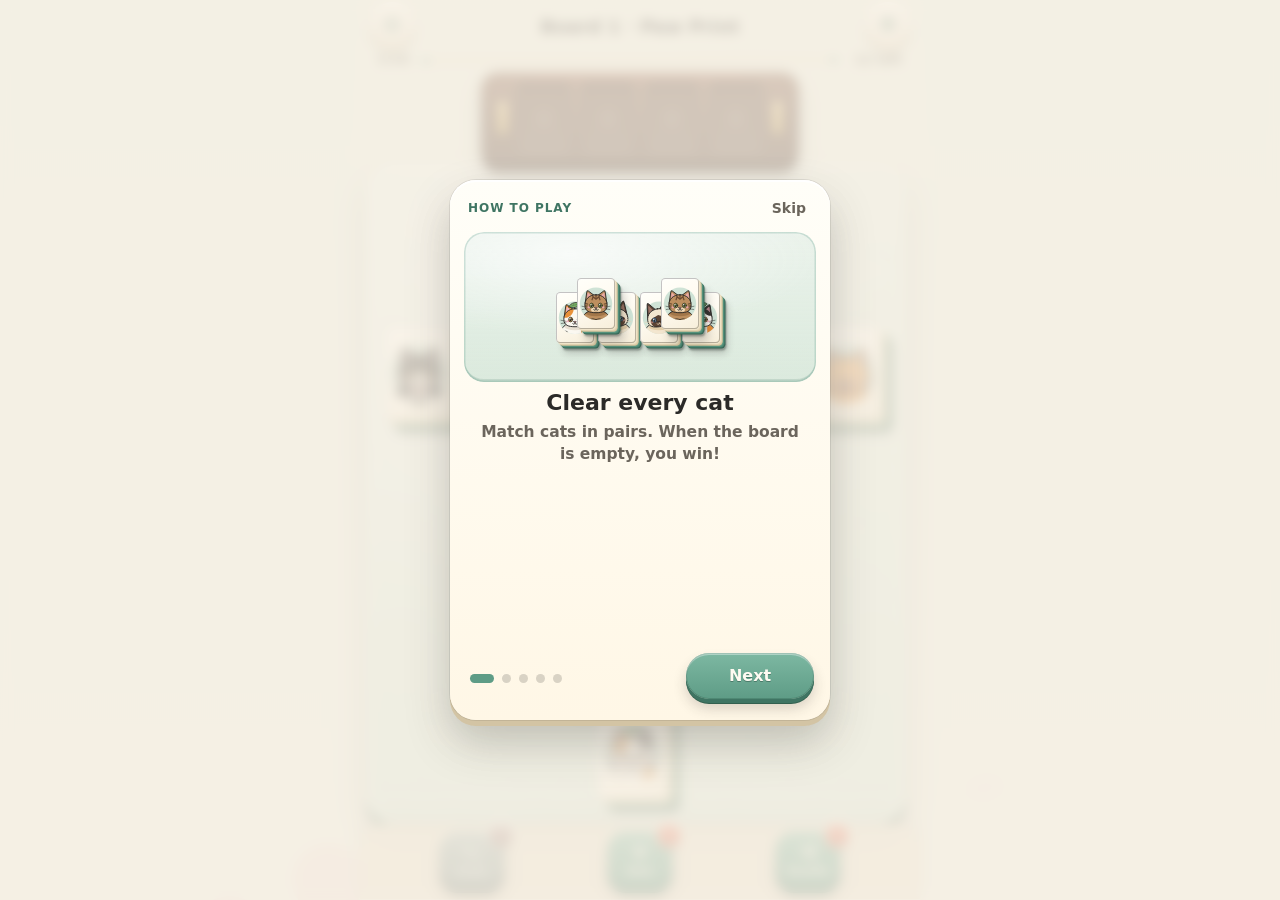
==== commit 54f1721d: "Purrjong update 20261007-2053" ====
--- a/index.html
+++ b/index.html
@@ -12,9 +12,9 @@
 <meta name="mobile-web-app-capable" content="yes">
 <meta name="apple-mobile-web-app-status-bar-style" content="default">
 <meta name="apple-mobile-web-app-title" content="Purrjong">
-<meta name="purrjong-version" content="5.0.0-202610071935">
-<link rel="stylesheet" href="src/tile.css?v=5.0.0-202610071935">
-<link rel="stylesheet" href="src/app.css?v=5.0.0-202610071935">
+<meta name="purrjong-version" content="5.1.0-202610072053">
+<link rel="stylesheet" href="src/tile.css?v=5.1.0-202610072053">
+<link rel="stylesheet" href="src/app.css?v=5.1.0-202610072053">
 </head>
 <body>
 <div class="scene" id="scene" aria-hidden="true"></div>
@@ -28,7 +28,7 @@
         <img class="logo-mark" src="art/favicon.svg" alt="">
         <div class="logo-text"><span>Purr</span><b>jong</b></div>
       </div>
-      <div class="purse" id="purseHome"></div>
+      <div class="home-tools"><div class="purse" id="purseHome"></div><button class="icon-btn help-btn" id="btnHelp" aria-label="How to play">?</button></div>
     </header>
     <p class="home-sub" id="homeSub">Chapter 1 · Tea Garden</p>
     <div class="home-scroll" id="homeScroll">
@@ -123,6 +123,8 @@
     <div class="row audio-row"><label class="tog"><span>Sound</span><input type="checkbox" id="optSound"></label><input type="range" id="volSound" min="0" max="100" step="1" aria-label="Sound volume"></div>
     <label class="row"><span>Haptics<small id="optHapticsNote">Taps, matches and a full shelf</small></span><input type="checkbox" id="optHaptics"></label>
     <label class="row"><span>Reduce motion</span><input type="checkbox" id="optMotion"></label>
+    <button class="row row-btn" id="optHowto"><span>How to Play<small>The rules, the shelf and your helpers</small></span><i aria-hidden="true">›</i></button>
+    <button class="row row-btn" id="optResetTips"><span>Reset tips<small>Show the one-time tip cards again</small></span><i aria-hidden="true">↺</i></button>
     <div class="sheet-actions">
       <button class="pill ghost" id="optRestart">Restart board</button>
       <button class="pill ghost" id="optReset">Reset progress</button>
@@ -148,14 +150,31 @@
     </div>
   </div>
 
+  <!-- one-time contextual tip card (input blocked behind it, timer paused; placed away from the tiles it is about) -->
+  <div class="tip-block" id="tipBlock" hidden></div>
+  <div class="tipcard" id="tipCard" hidden role="dialog" aria-labelledby="tipCardTitle" aria-describedby="tipCardText">
+    <img class="tipcard-cat" src="art/favicon.svg" alt="">
+    <div class="tipcard-body"><b id="tipCardTitle"></b><p id="tipCardText"></p><div class="tipcard-art" id="tipCardArt"></div></div>
+    <button class="pill tipcard-ok" id="tipCardOk">Got it</button>
+  </div>
+
+  <!-- How to Play intro (first launch, '?' on home, Settings) -->
+  <div class="howto" id="howto" hidden role="dialog" aria-modal="true" aria-label="How to play">
+    <div class="howto-card">
+      <div class="howto-head"><span>How to play</span><button class="howto-skip" id="howtoSkip">Skip</button></div>
+      <div class="howto-track" id="howtoTrack"></div>
+      <div class="howto-foot"><div class="howto-dots" id="howtoDots"></div><button class="pill" id="howtoNext">Next</button></div>
+    </div>
+  </div>
+
   <div class="toast" id="toast"></div>
 </div>
 
-<script src="data/data.js?v=5.0.0-202610071935"></script>
-<script src="src/core.js?v=5.0.0-202610071935"></script>
-<script src="src/rares.js?v=5.0.0-202610071935"></script>
-<script src="src/audio.js?v=5.0.0-202610071935"></script>
-<script src="src/haptics.js?v=5.0.0-202610071935"></script>
-<script src="src/app.js?v=5.0.0-202610071935"></script>
+<script src="data/data.js?v=5.1.0-202610072053"></script>
+<script src="src/core.js?v=5.1.0-202610072053"></script>
+<script src="src/rares.js?v=5.1.0-202610072053"></script>
+<script src="src/audio.js?v=5.1.0-202610072053"></script>
+<script src="src/haptics.js?v=5.1.0-202610072053"></script>
+<script src="src/app.js?v=5.1.0-202610072053"></script>
 </body>
 </html>
--- a/src/app.css
+++ b/src/app.css
@@ -598,3 +598,125 @@
   .tile .glint::before, .newcat-glow { animation: none; }
 }
 .reduce-motion #board .tile.hint, .reduce-motion .hint-paw, .reduce-motion .coach-paw { animation: none !important; }
+
+/* =====================================================================================================
+   v5.1: How to Play intro, one-time tip cards, help button
+   ===================================================================================================== */
+.home-tools { display: flex; align-items: center; gap: 10px; }
+.help-btn { width: 40px; height: 40px; font-size: 20px; font-weight: 900; color: var(--jade-deep); }
+.sheet .row-btn { width: 100%; font: inherit; font-weight: 700; color: var(--ink); background: none; text-align: left; cursor: pointer; }
+.sheet .row-btn i { font-style: normal; font-size: 20px; color: var(--jade-deep); font-weight: 900; padding-left: 10px; }
+.sheet .row-btn:active { background: rgba(94, 156, 134, .1); }
+
+/* ---------- How to Play ---------- */
+.howto { position: fixed; inset: 0; z-index: 110; display: grid; place-items: center; padding: calc(10px + var(--safe-t)) 12px calc(10px + var(--safe-b));
+  background: rgba(246, 240, 228, .78); -webkit-backdrop-filter: blur(6px); backdrop-filter: blur(6px); animation: fade .25s; }
+.howto-card { width: min(100%, 380px); max-height: 100%; display: flex; flex-direction: column; border-radius: 26px; overflow: hidden;
+  background: linear-gradient(180deg, #FFFEF8, #FFF7E6); box-shadow: inset 0 2px 0 #fff, 0 0 0 1px rgba(43, 42, 40, .1), 0 6px 0 #D3C4A4, 0 22px 44px rgba(43, 42, 40, .25);
+  animation: cardIn .45s cubic-bezier(.34, 1.56, .64, 1) both; }
+.howto-head { display: flex; align-items: center; justify-content: space-between; padding: 12px 14px 0 18px; font-size: 12px; font-weight: 900; letter-spacing: .08em; text-transform: uppercase; color: var(--jade-deep); }
+.howto-skip { font-size: 14px; font-weight: 800; color: var(--ink-soft); padding: 8px 10px; border-radius: 12px; text-transform: none; letter-spacing: 0; }
+.howto-skip:active { background: rgba(43, 42, 40, .06); }
+.howto-track { display: flex; overflow-x: auto; overflow-y: hidden; scroll-snap-type: x mandatory; -webkit-overflow-scrolling: touch; scrollbar-width: none; flex: 1 1 auto; min-height: 0; overscroll-behavior-x: contain; }
+.howto-track::-webkit-scrollbar { display: none; }
+.howto-slide { flex: 0 0 100%; scroll-snap-align: start; scroll-snap-stop: always; padding: 4px 22px 6px; box-sizing: border-box; text-align: center; overflow-y: auto; }
+.howto-slide h3 { margin: 8px 0 6px; font-size: 22px; font-weight: 900; line-height: 1.15; }
+.howto-slide p { margin: 0 auto; max-width: 320px; font-size: 15.5px; line-height: 1.42; color: var(--ink-soft); font-weight: 600; }
+.howto-slide p b { color: var(--ink); }
+.howto-art { min-height: 150px; display: flex; flex-direction: column; align-items: center; justify-content: center; gap: 6px; padding: 12px 0 4px; margin: 4px -8px 0; border-radius: 20px;
+  background: radial-gradient(120% 90% at 30% 15%, rgba(255, 255, 255, .7), rgba(255, 255, 255, 0) 60%), linear-gradient(180deg, rgba(232, 241, 233, .9), rgba(207, 227, 214, .75));
+  box-shadow: inset 0 0 0 1.5px rgba(94, 156, 134, .25), inset 0 -3px 0 rgba(63, 117, 99, .15); }
+.howto-foot { display: flex; align-items: center; justify-content: space-between; gap: 10px; padding: 10px 16px 18px 20px; }
+.howto-dots { display: flex; gap: 8px; }
+.hdot { width: 9px; height: 9px; border-radius: 5px; background: rgba(43, 42, 40, .18); transition: width .2s, background .2s; padding: 0; }
+.hdot.on { width: 24px; background: var(--jade); }
+#howtoNext { min-width: 128px; }
+
+/* mini illustrations built from the real tile art */
+.stage { position: relative; flex: 0 0 auto; }
+.tile.mt { --tw: 38px; position: absolute; }
+.tile.mtile { --tw: 28px; display: inline-flex; position: relative; }
+.tile.mt.blk::before { content: ""; position: absolute; inset: 0; border-radius: inherit; background: rgba(120, 110, 95, .32); z-index: 1; }
+.tile.mt.lift1 { z-index: 2; }
+.mbadge { position: absolute; width: 21px; height: 21px; border-radius: 50%; display: inline-grid; place-items: center; font-style: normal; font-size: 12px; font-weight: 900; color: #fff; z-index: 3;
+  box-shadow: 0 0 0 2px #fff, 0 2px 4px rgba(43, 42, 40, .25); }
+.mbadge.ok { background: var(--jade); } .mbadge.no { background: var(--vermilion); }
+.mlegend { display: flex; flex-wrap: wrap; justify-content: center; gap: 4px 14px; font-size: 12px; font-weight: 700; color: var(--ink-soft); padding: 0 10px; }
+.mlegend span { display: inline-flex; align-items: center; gap: 5px; }
+.mlegend .mbadge { position: static; width: 17px; height: 17px; font-size: 10px; }
+.mstamp { position: absolute; left: 50%; top: 52%; transform: translate(-50%, -50%) rotate(-6deg); padding: 6px 12px; border-radius: 12px; background: var(--vermilion); color: #fff; font-weight: 900; font-size: 17px; white-space: nowrap;
+  box-shadow: inset 0 0 0 2px rgba(255, 251, 242, .6), 0 3px 0 #9e3a24; opacity: 0; animation: mStamp 6s infinite; }
+.mt.g1 { animation: mPop1 6s infinite; } .mt.g2 { animation: mPop2 6s infinite; } .mt.g3 { animation: mPop3 6s infinite; }
+@keyframes mPop1 { 0%, 12% { opacity: 1; transform: none; } 16% { transform: scale(1.15); opacity: 1; } 21%, 92% { opacity: 0; transform: scale(.4); } 100% { opacity: 1; transform: none; } }
+@keyframes mPop2 { 0%, 28% { opacity: 1; transform: none; } 32% { transform: scale(1.15); opacity: 1; } 37%, 92% { opacity: 0; transform: scale(.4); } 100% { opacity: 1; transform: none; } }
+@keyframes mPop3 { 0%, 44% { opacity: 1; transform: none; } 48% { transform: scale(1.15); opacity: 1; } 53%, 92% { opacity: 0; transform: scale(.4); } 100% { opacity: 1; transform: none; } }
+@keyframes mStamp { 0%, 56% { opacity: 0; transform: translate(-50%, -50%) rotate(-6deg) scale(1.8); } 62%, 88% { opacity: 1; transform: translate(-50%, -50%) rotate(-6deg) scale(1); } 94%, 100% { opacity: 0; transform: translate(-50%, -50%) rotate(-6deg) scale(1); } }
+.mshelf { position: absolute; display: flex; gap: 8px; padding: 7px 12px 9px; border-radius: 12px;
+  background: repeating-linear-gradient(176deg, rgba(255, 220, 180, .05) 0 2px, rgba(0, 0, 0, 0) 2px 9px), linear-gradient(180deg, #74452f 0%, #573322 48%, #3f2418 100%);
+  box-shadow: inset 0 1.5px 0 rgba(255, 226, 190, .36), inset 0 -2px 0 rgba(0, 0, 0, .3), 0 0 0 1px rgba(43, 26, 18, .75), 0 3px 0 #3a2217, 0 8px 14px rgba(43, 42, 40, .22); }
+.mslot { width: 38px; height: 50px; border-radius: 6px; display: grid; place-items: center; background: linear-gradient(180deg, rgba(20, 10, 6, .32), rgba(246, 240, 228, .08)); box-shadow: inset 0 3px 6px rgba(0, 0, 0, .5); }
+.mslot .tile.mtile { --tw: 32px; }
+.mshelf.full { animation: mFull 1.4s ease-in-out infinite; }
+@keyframes mFull { 50% { box-shadow: inset 0 1.5px 0 rgba(255, 226, 190, .36), 0 0 0 1px rgba(43, 26, 18, .75), 0 3px 0 #3a2217, 0 0 0 6px rgba(217, 88, 59, .45), 0 8px 14px rgba(43, 42, 40, .22); } }
+.mt.fa { --dx: -8px; --dy: 109px; animation: mFlyA 4.8s infinite; z-index: 3; }
+.mt.fb { --dx: -82px; --dy: 109px; animation: mFlyB 4.8s infinite; z-index: 3; }
+@keyframes mFlyA { 0%, 12% { transform: none; opacity: 1; } 24%, 54% { transform: translate(var(--dx), var(--dy)) scale(.9); opacity: 1; } 58% { transform: translate(calc(var(--dx) + 4px), var(--dy)) scale(1, .86); opacity: 1; }
+  64% { transform: translate(var(--dx), var(--dy)) scale(1.3); opacity: 0; } 92% { transform: none; opacity: 0; } 100% { transform: none; opacity: 1; } }
+@keyframes mFlyB { 0%, 34% { transform: none; opacity: 1; } 46%, 54% { transform: translate(var(--dx), var(--dy)) scale(.9); opacity: 1; } 58% { transform: translate(calc(var(--dx) - 4px), var(--dy)) scale(1, .86); opacity: 1; }
+  64% { transform: translate(var(--dx), var(--dy)) scale(1.3); opacity: 0; } 92% { transform: none; opacity: 0; } 100% { transform: none; opacity: 1; } }
+.mrow { display: flex; align-items: center; gap: 10px; font-size: 13px; font-weight: 700; color: var(--ink-soft); }
+.mrow b { color: var(--ink); }
+.mpair { display: inline-flex; gap: 4px; padding: 2px 6px 4px 3px; }
+.mchip { position: absolute; left: 50%; top: 2px; transform: translateX(-50%) rotate(-3deg); padding: 4px 11px; border-radius: 10px; background: var(--vermilion); color: #fff; font-weight: 900; font-size: 14px; white-space: nowrap; box-shadow: 0 2px 0 #9e3a24; }
+.mrevive { position: absolute; left: 50%; top: 116px; transform: translateX(-50%); height: 34px; line-height: 34px; padding: 0 16px; border-radius: 17px; white-space: nowrap; font-weight: 800; font-size: 14px; color: #fff;
+  background: linear-gradient(180deg, #7DB8A2 0%, #5E9C86 100%); box-shadow: inset 0 2px 0 rgba(255, 255, 255, .38), 0 3px 0 #3F7563, 0 6px 10px rgba(43, 42, 40, .18); animation: mNudge 1.6s ease-in-out infinite; }
+@keyframes mNudge { 50% { transform: translateX(-50%) translateY(-3px); } }
+.mseals { display: flex; justify-content: center; gap: 12px; padding: 4px 6px 2px; }
+.mseals > div { display: flex; flex-direction: column; align-items: center; gap: 6px; width: 84px; }
+.mseals small { font-size: 11.5px; font-weight: 700; color: var(--ink-soft); line-height: 1.25; }
+.seal.mseal { width: 54px; height: 48px; border-radius: 15px; transform: translateY(-2px); pointer-events: none; }
+.seal.mseal svg { width: 20px; height: 20px; }
+.seal.mseal.mhint svg { fill: var(--ivory); stroke: none; }
+.mlist { list-style: none; margin: 4px 0 0; padding: 0 2px; text-align: left; display: flex; flex-direction: column; gap: 8px; }
+.mlist li { display: flex; align-items: center; gap: 10px; font-size: 13.5px; line-height: 1.35; color: var(--ink-soft); font-weight: 600; }
+.mlist li b { color: var(--ink); }
+.mlist li > i, .mlist li > img { flex: 0 0 34px; width: 34px; height: 34px; display: grid; place-items: center; font-style: normal; font-size: 20px; border-radius: 50%; background: rgba(255, 251, 242, .9); box-shadow: 0 0 0 1px rgba(43, 42, 40, .08), 0 2px 0 #D3C4A4; }
+.mlist .mstar { color: var(--gold); font-size: 22px; }
+.howto-slide:last-child .howto-art { min-height: 0; padding: 12px 8px; }
+
+/* ---------- one-time tip cards ---------- */
+.tip-block { position: fixed; inset: 0; z-index: 94; background: rgba(43, 42, 40, .06); }
+.tipcard { position: fixed; left: 50%; z-index: 95; width: min(calc(100vw - 20px), 380px); transform: translate(-50%, 0); box-sizing: border-box;
+  display: grid; grid-template-columns: 52px 1fr; grid-template-areas: "cat body" "cat ok"; gap: 4px 12px; padding: 12px 14px 12px 12px; border-radius: 20px;
+  background: linear-gradient(180deg, #FFFEF8, #FFF6E2); box-shadow: inset 0 2px 0 #fff, 0 0 0 1.5px rgba(63, 117, 99, .28), 0 5px 0 #D3C4A4, 0 16px 30px rgba(43, 42, 40, .26); }
+.tipcard-cat { grid-area: cat; width: 52px; height: 52px; border-radius: 14px; align-self: start; background: var(--ivory); box-shadow: 0 0 0 2px #fff, 0 3px 0 #D3C4A4; animation: tipCat 2.4s ease-in-out infinite; }
+@keyframes tipCat { 0%, 100% { transform: rotate(-4deg); } 50% { transform: rotate(4deg) translateY(-2px); } }
+.tipcard-body { grid-area: body; min-width: 0; }
+.tipcard-body b { display: block; font-size: 16.5px; font-weight: 900; line-height: 1.2; color: var(--ink); margin-top: 2px; }
+.tipcard-body p { margin: 3px 0 0; font-size: 14px; line-height: 1.38; color: var(--ink-soft); font-weight: 600; }
+.tipcard-body p b { display: inline; font-size: inherit; color: var(--ink); }
+.tipcard-body p small { display: block; margin-top: 4px; font-size: 12.5px; color: var(--jade-deep); font-weight: 700; }
+.tipcard-art { display: flex; gap: 6px; margin-top: 6px; }
+.tipcard-art .tile.mtile { --tw: 30px; }
+.tipcard-ok { grid-area: ok; justify-self: end; height: 40px; padding: 0 22px; font-size: 15px; margin-top: 4px; }
+#board .tile.tip-focus::after { content: ""; position: absolute; inset: calc(var(--tw) * -.06); border-radius: calc(var(--tw) * .16); opacity: 1; z-index: 2; pointer-events: none;
+  box-shadow: 0 0 0 calc(var(--tw) * .05) var(--vermilion), 0 0 0 calc(var(--tw) * .13) rgba(217, 88, 59, .25); animation: coachPulse 1.1s ease-in-out infinite; }
+.shelf.tip-focus { outline: 3px solid #F2BE3C; outline-offset: 4px; }
+@media (max-height: 700px) {
+  .howto-art { min-height: 130px; padding: 8px 0 2px; }
+  .howto-slide h3 { font-size: 19px; margin: 6px 0 4px; }
+  .howto-slide p { font-size: 14px; }
+  .howto-foot { padding: 8px 14px 12px 18px; }
+  .mlist li { font-size: 12.5px; }
+  .tipcard-body p { font-size: 13px; }
+}
+.reduce-motion .mt.g1, .reduce-motion .mt.g2, .reduce-motion .mt.g3, .reduce-motion .mt.fa, .reduce-motion .mt.fb { animation: none !important; }
+.reduce-motion .mstamp { animation: none !important; opacity: 0; }
+@media (max-height: 700px) {
+  .tipcard { grid-template-columns: 40px 1fr auto; grid-template-areas: "cat body ok"; gap: 4px 10px; padding: 10px 12px 10px 10px; align-items: end; }
+  .tipcard-cat { width: 40px; height: 40px; border-radius: 11px; }
+  .tipcard-body b { font-size: 15px; }
+  .tipcard-ok { height: 36px; padding: 0 14px; font-size: 14px; margin: 0; }
+}
+.howto-art .mlegend { padding-bottom: 8px; }
+.howto-art { padding-bottom: 10px; }
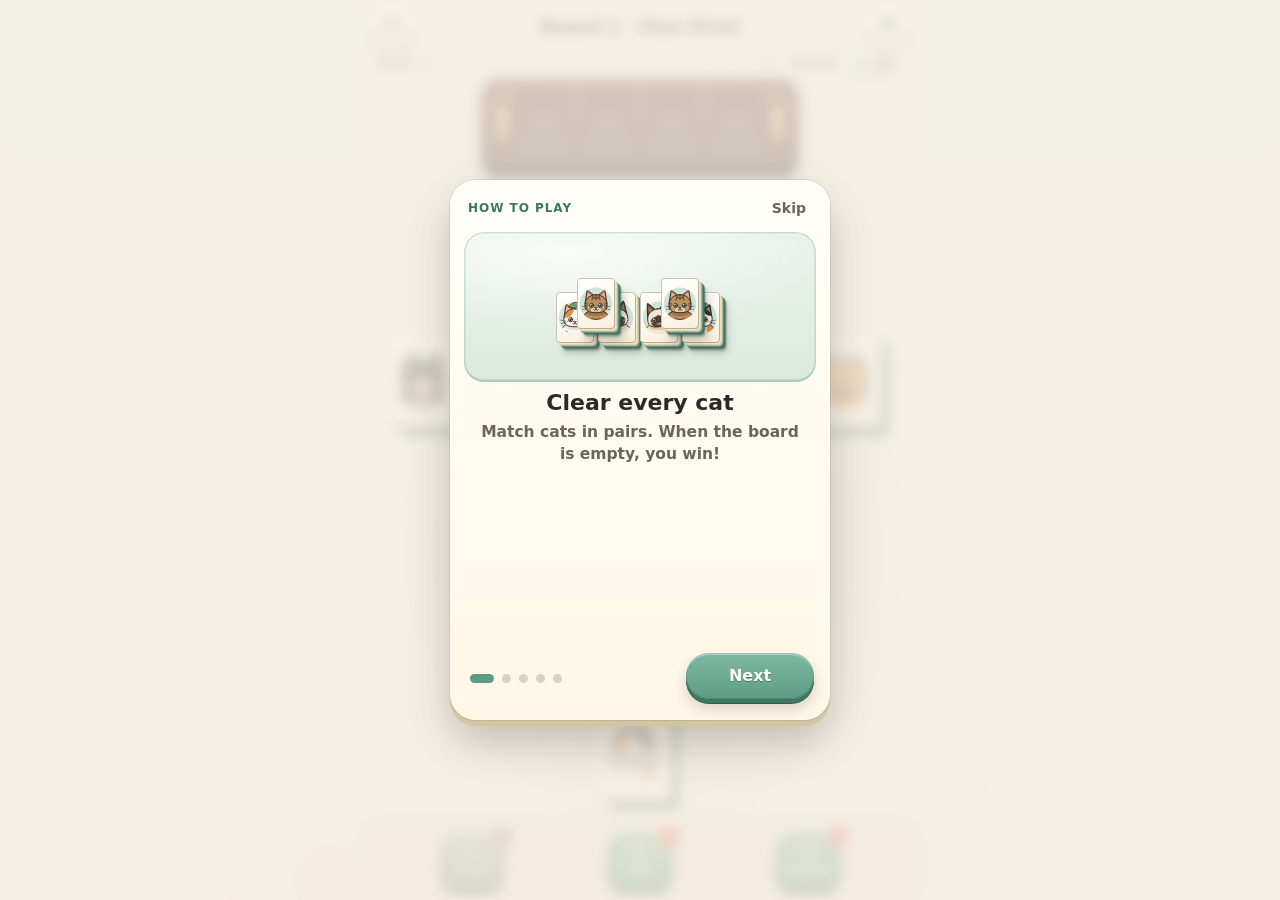
==== commit d03330dd: "Purrjong update 20261007-2205" ====
--- a/index.html
+++ b/index.html
@@ -7,14 +7,17 @@
 <meta name="description" content="Purrjong — cozy cat mahjong solitaire. Send kitties to the shelf and match pairs across 80 boards in 8 chapters, and hunt for rare cats.">
 <title>Purrjong: Cat Mahjong Puzzle</title>
 <link rel="icon" href="art/favicon.svg" type="image/svg+xml">
+<link rel="icon" href="art/favicon-32.png" type="image/png" sizes="32x32">
 <link rel="apple-touch-icon" sizes="180x180" href="art/apple-touch-icon.png">
+<link rel="manifest" href="art/manifest.webmanifest">
+<meta name="application-name" content="Purrjong">
 <meta name="apple-mobile-web-app-capable" content="yes">
 <meta name="mobile-web-app-capable" content="yes">
 <meta name="apple-mobile-web-app-status-bar-style" content="default">
 <meta name="apple-mobile-web-app-title" content="Purrjong">
-<meta name="purrjong-version" content="5.1.0-202610072053">
-<link rel="stylesheet" href="src/tile.css?v=5.1.0-202610072053">
-<link rel="stylesheet" href="src/app.css?v=5.1.0-202610072053">
+<meta name="purrjong-version" content="5.2.0-202610072205">
+<link rel="stylesheet" href="src/tile.css?v=5.2.0-202610072205">
+<link rel="stylesheet" href="src/app.css?v=5.2.0-202610072205">
 </head>
 <body>
 <div class="scene" id="scene" aria-hidden="true"></div>
@@ -24,22 +27,28 @@
   <!-- HOME / BOARD SELECT -->
   <section class="screen" id="home" hidden>
     <header class="home-head">
-      <div class="logo" aria-label="Purrjong">
-        <img class="logo-mark" src="art/favicon.svg" alt="">
-        <div class="logo-text"><span>Purr</span><b>jong</b></div>
-      </div>
-      <div class="home-tools"><div class="purse" id="purseHome"></div><button class="icon-btn help-btn" id="btnHelp" aria-label="How to play">?</button></div>
+      <div class="home-tools"><button class="purse" id="purseHome" aria-label="Your fish: what they are for"></button><button class="icon-btn help-btn" id="btnHelp" aria-label="How to play">?</button></div>
     </header>
-    <p class="home-sub" id="homeSub">Chapter 1 · Tea Garden</p>
     <div class="home-scroll" id="homeScroll">
+    <section class="hero" id="hero">
+      <div class="hero-scene" id="heroScene" aria-hidden="true"></div>
+      <div class="hero-cats" aria-hidden="true"><img class="hero-cat c1" src="art/cats/sleepy.svg" alt=""><img class="hero-cat c2" src="art/cats/tabby.svg" alt=""><img class="hero-cat c3" src="art/cats/calico.svg" alt=""></div>
+      <div class="logo hero-logo" aria-label="Purrjong">
+        <img class="logo-mark" src="art/logo.svg" alt="" width="76" height="76">
+        <div class="hero-words"><div class="logo-text"><span>Purr</span><b>jong</b></div><small class="hero-tag">Cozy cat mahjong</small></div>
+      </div>
+      <button class="play-cta" id="btnPlay"><span class="play-ico" aria-hidden="true"><svg viewBox="0 0 24 24"><path d="M8 5.5v13l10.5-6.5z"/></svg></span><span class="play-txt"><b id="playLabel">Play Board 1</b><small id="playMeta">Paw Print · Tea Garden</small></span></button>
+    </section>
     <button class="daily-card" id="btnDaily" hidden>
-      <div class="daily-seal">Daily</div>
+      <div class="daily-cal" aria-hidden="true"><small id="dailyMon">OCT</small><b id="dailyDay">7</b></div>
       <div class="daily-body">
         <strong id="dailyLabel">Today's puzzle</strong>
         <span id="dailyMeta">Unlocks after board 5</span>
       </div>
       <span class="daily-go">Play</span>
+      <img class="daily-peek" src="art/cats/lucky-gold.svg" alt="" aria-hidden="true">
     </button>
+    <h2 class="home-h"><span>Chapters</span></h2>
     <div class="board-grid" id="boardGrid"></div>
     </div>
     <div class="home-actions">
@@ -70,6 +79,7 @@
       <span class="timer" id="timer" role="timer" aria-label="Board time">0:00</span>
       <svg viewBox="0 0 300 12" preserveAspectRatio="none" aria-hidden="true"><path class="track" d="M4,7 C60,4 120,8 180,6 S260,5 296,6"/><path class="ink" id="progressInk" d="M4,7 C60,4 120,8 180,6 S260,5 296,6" pathLength="100"/></svg>
       <span id="tilesLeft">0 left</span>
+      <button class="fish-chip" id="pursePlay" aria-label="Your fish: what they are for">🐟 <b id="fishPlay">0</b></button>
     </div>
     <div class="shelf-wrap" id="shelfWrap">
       <div class="shelf" id="shelf" aria-label="Shelf">
@@ -132,6 +142,19 @@
     </div>
   </div>
 
+  <!-- fish sheet: what fish are, how you earn them, what they buy (prices from the real economy, filled by app.js) -->
+  <div class="scrim fish-scrim" id="fishScrim" hidden></div>
+  <div class="sheet fish-sheet" id="fishSheet" hidden role="dialog" aria-modal="true" aria-labelledby="fishTitle">
+    <div class="grab"></div>
+    <div class="fish-head"><span class="fish-coin" aria-hidden="true">🐟</span><div><h3 id="fishTitle">Fish</h3><p class="fish-bal">You have <b id="fishBal">0</b> fish</p></div></div>
+    <p class="fish-what">Fish are your treats. Earn them by clearing boards, then spend them on extra help when the free helpers run out.</p>
+    <h4 class="fish-h">Earn</h4>
+    <ul class="fish-list" id="fishEarn"></ul>
+    <h4 class="fish-h">Spend</h4>
+    <ul class="fish-list" id="fishSpend"></ul>
+    <div class="sheet-actions"><button class="pill" id="fishClose">Got it</button></div>
+  </div>
+
   <!-- win -->
   <div class="win" id="win" hidden>
     <div class="petals" id="petals"></div>
@@ -145,6 +168,7 @@
       <div class="win-new" id="winNew" hidden></div>
       <small class="win-stars-note" id="winStarsNote"></small>
       <p id="winText"></p>
+      <div class="win-fish" id="winFish" hidden><span class="win-fish-ico" aria-hidden="true">🐟</span><span><b>Your first fish!</b> Fish buy extra hints, shuffles, undos and revives.</span><button class="win-fish-more" id="winFishMore">What are fish?</button></div>
       <button class="pill big" id="btnNext">Next</button>
       <button class="link" id="btnWinHome">Boards</button>
     </div>
@@ -153,7 +177,7 @@
   <!-- one-time contextual tip card (input blocked behind it, timer paused; placed away from the tiles it is about) -->
   <div class="tip-block" id="tipBlock" hidden></div>
   <div class="tipcard" id="tipCard" hidden role="dialog" aria-labelledby="tipCardTitle" aria-describedby="tipCardText">
-    <img class="tipcard-cat" src="art/favicon.svg" alt="">
+    <img class="tipcard-cat" src="art/cats/marmalade.svg" alt="">
     <div class="tipcard-body"><b id="tipCardTitle"></b><p id="tipCardText"></p><div class="tipcard-art" id="tipCardArt"></div></div>
     <button class="pill tipcard-ok" id="tipCardOk">Got it</button>
   </div>
@@ -170,11 +194,11 @@
   <div class="toast" id="toast"></div>
 </div>
 
-<script src="data/data.js?v=5.1.0-202610072053"></script>
-<script src="src/core.js?v=5.1.0-202610072053"></script>
-<script src="src/rares.js?v=5.1.0-202610072053"></script>
-<script src="src/audio.js?v=5.1.0-202610072053"></script>
-<script src="src/haptics.js?v=5.1.0-202610072053"></script>
-<script src="src/app.js?v=5.1.0-202610072053"></script>
+<script src="data/data.js?v=5.2.0-202610072205"></script>
+<script src="src/core.js?v=5.2.0-202610072205"></script>
+<script src="src/rares.js?v=5.2.0-202610072205"></script>
+<script src="src/audio.js?v=5.2.0-202610072205"></script>
+<script src="src/haptics.js?v=5.2.0-202610072205"></script>
+<script src="src/app.js?v=5.2.0-202610072205"></script>
 </body>
 </html>
--- a/src/app.css
+++ b/src/app.css
@@ -429,17 +429,14 @@
 .daily-card:active { transform: translate(4px, 4px); box-shadow: 0 0 0 1px rgba(43, 42, 40, .12), 1px 1px 0 #DCCAA4, 3px 3px 0 #3F7563, 3px 5px 6px rgba(43, 42, 40, .16); }
 .purse span { background: linear-gradient(180deg, #FFFCF4, #EFE5D2); box-shadow: inset 0 1px 0 #fff, 0 2px 0 #D3C4A4, 0 3px 6px rgba(43, 42, 40, .12); }
 
-/* ---------- board: raised play mat under the tiles ---------- */
+/* ---------- board: tiles sit straight on the chapter scene (5.2: the 5.0 celadon mat is gone so the scenes show
+   again, as in 4.x). Depth lives on the tiles (thick ivory + jade edges, per-layer drop shadows) plus one soft
+   ground shadow under the whole stack: a cheap radial gradient, no filter, nothing animated. ---------- */
 #board::before {
   content: ""; position: absolute; z-index: -1; pointer-events: none;
-  left: calc(var(--tw) * -.28); top: calc(var(--tw) * -.28); right: calc(var(--tw) * -.16); bottom: calc(var(--tw) * -.16);
-  border-radius: calc(var(--tw) * .42);
-  background:
-    radial-gradient(120% 90% at 30% 20%, rgba(255, 255, 255, .55), rgba(255, 255, 255, 0) 60%),
-    repeating-linear-gradient(45deg, rgba(94, 156, 134, .045) 0 3px, rgba(94, 156, 134, 0) 3px 9px),
-    linear-gradient(180deg, rgba(232, 241, 233, .86), rgba(207, 227, 214, .82));
-  box-shadow: inset 0 2px 0 rgba(255, 255, 255, .7), inset 0 0 0 1.5px rgba(94, 156, 134, .32), inset 0 0 0 calc(var(--tw) * .09) rgba(255, 251, 242, .35),
-    0 5px 0 rgba(63, 117, 99, .55), 0 7px 0 rgba(43, 80, 66, .35), 0 16px 30px rgba(43, 42, 40, .2);
+  left: 2%; right: -4%; top: 10%; bottom: calc(var(--tw) * -.42);
+  border-radius: 50%;
+  background: radial-gradient(closest-side, rgba(30, 40, 34, .24), rgba(30, 40, 34, .12) 55%, rgba(30, 40, 34, 0));
 }
 .screen#play .board-wrap { padding: 6px 0 8px; }
 
@@ -720,3 +717,129 @@
 }
 .howto-art .mlegend { padding-bottom: 8px; }
 .howto-art { padding-bottom: 10px; }
+
+/* v5.2: the stuck cat a board 2-3 coach step explains: a dashed ring at its own height (never lifted above the
+   cat that covers it, so it never looks tappable; the paw sits on the free cat beside or on top of it) */
+#board .tile.coach-under::after { content: ""; position: absolute; inset: calc(var(--tw) * -.04); border-radius: calc(var(--tw) * .16); opacity: 1; z-index: 2; pointer-events: none;
+  border: calc(var(--tw) * .045) dashed rgba(43, 42, 40, .55); }
+/* v5.2 board card status: a single pill in the footer row (the old corner labels could stack: "Resume" over "Next") */
+.bcard .bpill { display: inline-flex; align-items: center; gap: 3px; font-size: 10px; font-weight: 900; line-height: 1; letter-spacing: .02em; color: var(--ivory); background: var(--jade-deep); border-radius: 999px; padding: 3px 8px 3px; box-shadow: inset 0 1px 0 rgba(255, 255, 255, .25), 0 1.5px 0 #2C5546; white-space: nowrap; }
+.bcard .bpill.resume { background: var(--vermilion); box-shadow: inset 0 1px 0 rgba(255, 255, 255, .25), 0 1.5px 0 #9e3a24; }
+.bcard .bfoot { flex-wrap: wrap; row-gap: 3px; }
+/* v5.2 logo: our marmalade cat tile as the app mark (art/logo.svg, built by tools/build-logo.js) */
+.logo-mark { width: 46px; height: 46px; border-radius: 22%; box-shadow: 0 2px 0 rgba(63, 117, 99, .3), 0 5px 12px rgba(43, 42, 40, .16); }
+.logo { gap: 10px; }
+
+/* ======================= v5.2 home: hero, Play button, Daily, section headers ======================= */
+.screen#home { position: absolute; }
+#home .home-head { position: absolute; top: calc(var(--safe-t) + 14px); right: 16px; z-index: 6; padding: 0; }
+#home .home-scroll { padding-top: 10px; }
+.purse { border: 0; background: none; padding: 0; cursor: pointer; font: inherit; font-weight: 800; font-size: 14px; color: var(--ink); }
+.purse span { display: inline-block; padding: 7px 12px; border-radius: 16px; }
+.purse:active span { transform: translateY(2px); box-shadow: inset 0 1px 0 #fff, 0 0 0 #D3C4A4, 0 1px 3px rgba(43, 42, 40, .12); }
+
+.hero { position: relative; margin: 0 14px 18px; padding: 18px 16px 16px; border-radius: 26px; overflow: hidden; isolation: isolate;
+  background: var(--ivory);
+  box-shadow: inset 0 2px 0 rgba(255, 255, 255, .85), 0 0 0 1px rgba(43, 42, 40, .1), 0 5px 0 #D3C4A4, 0 7px 0 #5B9880, 0 9px 0 #3F7563, 0 16px 26px rgba(43, 42, 40, .18); }
+.hero-scene { position: absolute; inset: 0; z-index: -1; background: var(--hero-scene, none) center 40% / cover, var(--celadon); transform: scale(1.12); }
+.hero-scene::after { content: ""; position: absolute; inset: 0;
+  background: radial-gradient(130% 80% at 20% 10%, rgba(255, 251, 242, .2), rgba(255, 251, 242, 0) 60%), linear-gradient(180deg, rgba(255, 251, 242, .12) 0%, rgba(255, 251, 242, .42) 55%, rgba(255, 251, 242, .86) 100%); }
+.hero[data-scene="nightmarket"] .hero-scene::after, .hero[data-scene="moonlit"] .hero-scene::after { background: linear-gradient(180deg, rgba(255, 251, 242, .05) 0%, rgba(255, 251, 242, .38) 55%, rgba(255, 251, 242, .86) 100%); }
+.hero-logo { gap: 12px; margin: 2px 0 74px; }
+.hero-logo .logo-mark { width: 76px; height: 76px; border-radius: 22%; box-shadow: 0 3px 0 rgba(63, 117, 99, .35), 0 8px 16px rgba(43, 42, 40, .2); animation: heroLogo 5s ease-in-out infinite; transform-origin: 50% 90%; }
+.hero-words .logo-text { font-size: 40px; font-weight: 900; line-height: 1; letter-spacing: -.02em; text-shadow: 0 2px 0 rgba(255, 251, 242, .9), 0 0 14px rgba(255, 251, 242, .8); }
+.hero-tag { display: inline-block; margin-top: 6px; padding: 3px 9px; border-radius: 999px; background: rgba(255, 251, 242, .82); font-size: 12px; font-weight: 800; letter-spacing: .05em; text-transform: uppercase; color: var(--jade-deep); }
+@keyframes heroLogo { 0%, 100% { transform: rotate(0); } 8% { transform: rotate(-5deg); } 16% { transform: rotate(3deg); } 22% { transform: rotate(0); } }
+.hero-cats { position: absolute; right: 18px; bottom: 82px; display: flex; align-items: flex-end; z-index: 1; pointer-events: none; }
+.hero-cat { width: 50px; height: 50px; border-radius: 50%; margin-left: -6px; background: rgba(255, 251, 242, .92); box-shadow: 0 0 0 2.5px rgba(255, 251, 242, .95), 0 3px 6px rgba(43, 42, 40, .2); animation: heroBob 3.2s ease-in-out infinite; }
+.hero-cat.c2 { width: 58px; height: 58px; animation-delay: -1.1s; z-index: 1; }
+.hero-cat.c3 { animation-delay: -2.1s; }
+@keyframes heroBob { 0%, 100% { transform: translateY(0); } 50% { transform: translateY(-6px) rotate(-3deg); } }
+.play-cta { position: relative; z-index: 2; width: 100%; display: flex; align-items: center; gap: 12px; padding: 12px 18px 12px 12px; border: 0; border-radius: 22px; text-align: left; cursor: pointer;
+  background: linear-gradient(180deg, #6FAE97, var(--jade) 55%, #57937D); color: var(--ivory); font: inherit;
+  box-shadow: inset 0 2px 0 rgba(255, 255, 255, .35), inset 0 -2px 0 rgba(0, 0, 0, .08), 0 0 0 1px rgba(43, 80, 66, .4), 0 5px 0 #3F7563, 0 7px 0 #2C5546, 0 12px 18px rgba(43, 42, 40, .26);
+  transition: transform .08s, box-shadow .08s; }
+.play-cta:active { transform: translateY(5px); box-shadow: inset 0 2px 0 rgba(255, 255, 255, .3), 0 0 0 1px rgba(43, 80, 66, .4), 0 1px 0 #3F7563, 0 2px 0 #2C5546, 0 4px 8px rgba(43, 42, 40, .2); }
+.play-cta.resume { background: linear-gradient(180deg, #E8775B, var(--vermilion) 55%, #C64C31); box-shadow: inset 0 2px 0 rgba(255, 255, 255, .3), inset 0 -2px 0 rgba(0, 0, 0, .08), 0 0 0 1px rgba(110, 40, 24, .4), 0 5px 0 #A9402A, 0 7px 0 #7E2F1F, 0 12px 18px rgba(43, 42, 40, .26); }
+.play-ico { flex: 0 0 auto; width: 46px; height: 46px; border-radius: 50%; display: grid; place-items: center; background: var(--ivory); box-shadow: inset 0 -3px 0 #E6D7B6, 0 2px 0 rgba(0, 0, 0, .15); }
+.play-ico svg { width: 24px; height: 24px; fill: var(--jade-deep); margin-left: 3px; }
+.play-cta.resume .play-ico svg { fill: var(--vermilion); }
+.play-txt { min-width: 0; }
+.play-txt b { display: block; font-size: 21px; font-weight: 900; line-height: 1.1; text-shadow: 0 1px 0 rgba(0, 0, 0, .15); }
+.play-txt small { display: block; margin-top: 2px; font-size: 12.5px; font-weight: 700; opacity: .92; white-space: nowrap; overflow: hidden; text-overflow: ellipsis; }
+
+/* Daily: a calendar stamp, a lucky cat peeking over the edge */
+.daily-card { position: relative; margin: 6px 16px 22px; padding: 14px 16px 14px 14px; border-radius: 20px; overflow: visible;
+  background: radial-gradient(120% 140% at 100% 0%, rgba(201, 164, 76, .28), rgba(201, 164, 76, 0) 55%), linear-gradient(135deg, #FFFBF2, #F6E3BC); }
+.daily-cal { flex: 0 0 auto; width: 50px; border-radius: 10px; overflow: hidden; text-align: center; background: var(--ivory); transform: rotate(-6deg);
+  box-shadow: 0 0 0 1.5px rgba(43, 42, 40, .18), 0 3px 0 #DCCAA4, 0 5px 8px rgba(43, 42, 40, .15); }
+.daily-cal small { display: block; background: var(--vermilion); color: var(--ivory); font-size: 10px; font-weight: 900; letter-spacing: .08em; padding: 2px 0 1px; }
+.daily-cal b { display: block; font-size: 22px; font-weight: 900; line-height: 1.25; padding-bottom: 2px; }
+.daily-card.done .daily-cal b { color: var(--jade-deep); }
+.daily-body strong { font-size: 16px; }
+.daily-go { padding: 7px 14px; border-radius: 999px; background: var(--jade); color: var(--ivory); font-size: 14px; box-shadow: inset 0 -2px 0 var(--jade-deep), 0 2px 0 rgba(43, 42, 40, .15); margin-right: 22px; }
+.daily-card.done { opacity: 1; }
+.daily-card.done .daily-go { background: var(--paper-shade); color: var(--ink); box-shadow: inset 0 -2px 0 #D3C4A4; }
+.daily-peek { position: absolute; right: -4px; top: -18px; width: 44px; height: 44px; border-radius: 50%; background: var(--ivory); box-shadow: 0 0 0 2px #fff, 0 3px 6px rgba(43, 42, 40, .2); transform: rotate(10deg); animation: dailyPeek 4.5s ease-in-out infinite; }
+@keyframes dailyPeek { 0%, 70%, 100% { transform: rotate(10deg) translateY(0); } 78% { transform: rotate(-4deg) translateY(-4px); } 86% { transform: rotate(12deg) translateY(0); } }
+
+/* section header: small caps between brush strokes */
+.home-h { display: flex; align-items: center; gap: 10px; margin: 0 22px 10px; font-size: 12px; font-weight: 900; letter-spacing: .14em; text-transform: uppercase; color: var(--jade-deep); }
+.home-h::before, .home-h::after { content: ""; flex: 1; height: 3px; border-radius: 3px; background: linear-gradient(90deg, rgba(63, 117, 99, 0), rgba(63, 117, 99, .35) 30%, rgba(63, 117, 99, .35) 70%, rgba(63, 117, 99, 0)); }
+.home-h span::before { content: "🐾 "; }
+
+@media (max-height: 700px) {
+  .hero { padding: 14px 14px 13px; margin-bottom: 14px; }
+  .hero-logo { margin-bottom: 52px; }
+  .hero-logo .logo-mark { width: 62px; height: 62px; }
+  .hero-words .logo-text { font-size: 34px; }
+  .hero-cats { bottom: 74px; }
+  .hero-cat { width: 42px; height: 42px; } .hero-cat.c2 { width: 50px; height: 50px; }
+  .play-txt b { font-size: 19px; }
+}
+.reduce-motion .hero-cat, .reduce-motion .hero-logo .logo-mark, .reduce-motion .daily-peek { animation: none !important; }
+@media (prefers-reduced-motion: reduce) { .hero-cat, .hero-logo .logo-mark, .daily-peek { animation: none; } }
+
+/* ======================= v5.2 fish: in-game chip, sheet, first-fish callout ======================= */
+.fish-chip { flex: 0 0 auto; border: 0; font: inherit; font-size: 12.5px; font-weight: 800; color: var(--ink); padding: 3px 9px; border-radius: 999px; cursor: pointer;
+  background: linear-gradient(180deg, #FFFCF4, #EFE5D2); box-shadow: inset 0 1px 0 #fff, 0 2px 0 #D3C4A4, 0 2px 5px rgba(43, 42, 40, .1); }
+.fish-chip:active { transform: translateY(2px); box-shadow: inset 0 1px 0 #fff, 0 0 0 #D3C4A4; }
+.fish-scrim { z-index: 120; position: fixed; }
+.fish-sheet { z-index: 121; position: fixed; text-align: left; max-height: 92vh; overflow-y: auto; padding-top: 10px; }
+.fish-head { display: flex; align-items: center; gap: 12px; margin: 2px 0 8px; }
+.fish-coin { width: 56px; height: 56px; flex: 0 0 auto; border-radius: 50%; display: grid; place-items: center; font-size: 30px; background: radial-gradient(circle at 35% 30%, #FFF6D8, #F2CF72 70%, #C9A44C); box-shadow: inset 0 -3px 0 rgba(140, 100, 20, .35), 0 0 0 3px #fff, 0 4px 8px rgba(43, 42, 40, .18); }
+.fish-sheet h3 { margin: 0; font-size: 22px; }
+.fish-sheet .fish-bal { margin: 2px 0 0; font-size: 15px; color: var(--ink-soft); }
+.fish-bal b { color: var(--ink); font-size: 18px; }
+.fish-sheet .fish-what { margin: 0 0 10px; font-size: 14px; line-height: 1.4; }
+.fish-h { margin: 10px 0 4px; font-size: 11.5px; font-weight: 900; letter-spacing: .12em; text-transform: uppercase; color: var(--jade-deep); }
+.fish-list { list-style: none; margin: 0; padding: 0; border-radius: 14px; background: var(--ivory); box-shadow: 0 0 0 1px rgba(43, 42, 40, .08), 0 2px 0 #E3D4B4; }
+.fish-list li { display: flex; align-items: center; justify-content: space-between; gap: 10px; padding: 8px 12px; font-size: 14px; font-weight: 700; }
+.fish-list li + li { border-top: 1px solid var(--paper-shade); }
+.fish-list li small { display: block; font-size: 11.5px; font-weight: 600; color: var(--ink-soft); }
+.fish-amt { flex: 0 0 auto; padding: 3px 9px; border-radius: 999px; background: #FBEFD0; color: #7A5A12; font-size: 13px; font-weight: 900; white-space: nowrap; box-shadow: inset 0 0 0 1px rgba(201, 164, 76, .45); }
+.fish-sheet .sheet-actions { justify-content: center; margin-top: 14px; }
+@media (max-height: 700px) { .fish-list li { padding: 6px 12px; font-size: 13px; } .fish-coin { width: 46px; height: 46px; font-size: 24px; } .fish-sheet .fish-what { font-size: 13px; } }
+.win-fish { display: flex; align-items: center; gap: 8px; margin: 8px 0 4px; padding: 8px 10px; border-radius: 14px; background: #FBEFD0; box-shadow: inset 0 0 0 1px rgba(201, 164, 76, .5); text-align: left; font-size: 12.5px; line-height: 1.3; }
+.win-fish[hidden] { display: none; }
+.win-fish-ico { font-size: 22px; }
+.win-fish-more { flex: 0 0 auto; border: 0; font: inherit; font-size: 12px; font-weight: 900; color: var(--ivory); background: var(--jade); border-radius: 999px; padding: 6px 10px; box-shadow: inset 0 -2px 0 var(--jade-deep); cursor: pointer; }
+/* hero, centred: logo tile over the wordmark (keeps clear of the fish + ? buttons in the corner), cats either side */
+.hero { text-align: center; padding-top: 16px; }
+.hero-logo { flex-direction: column; justify-content: center; gap: 8px; margin: 0 0 18px; }
+.hero-logo .logo-mark { width: 82px; height: 82px; }
+.hero-words .logo-text { font-size: 42px; }
+.hero-tag { margin-top: 7px; }
+.hero-cats { position: absolute; inset: 0; display: block; }
+.hero-cat { position: absolute; margin: 0; }
+.hero-cat.c1 { left: 22px; top: 92px; animation-delay: -.4s; }
+.hero-cat.c3 { left: 56px; top: 128px; width: 44px; height: 44px; }
+.hero-cat.c2 { right: 26px; top: 104px; }
+@media (max-height: 700px) {
+  .hero { padding-top: 12px; }
+  .hero-logo { gap: 6px; margin-bottom: 14px; }
+  .hero-logo .logo-mark { width: 64px; height: 64px; }
+  .hero-words .logo-text { font-size: 34px; }
+  .hero-tag { margin-top: 5px; font-size: 11px; }
+  .hero-cat.c1 { left: 16px; top: 70px; } .hero-cat.c3 { left: 46px; top: 104px; width: 38px; height: 38px; } .hero-cat.c2 { right: 18px; top: 84px; }
+}
